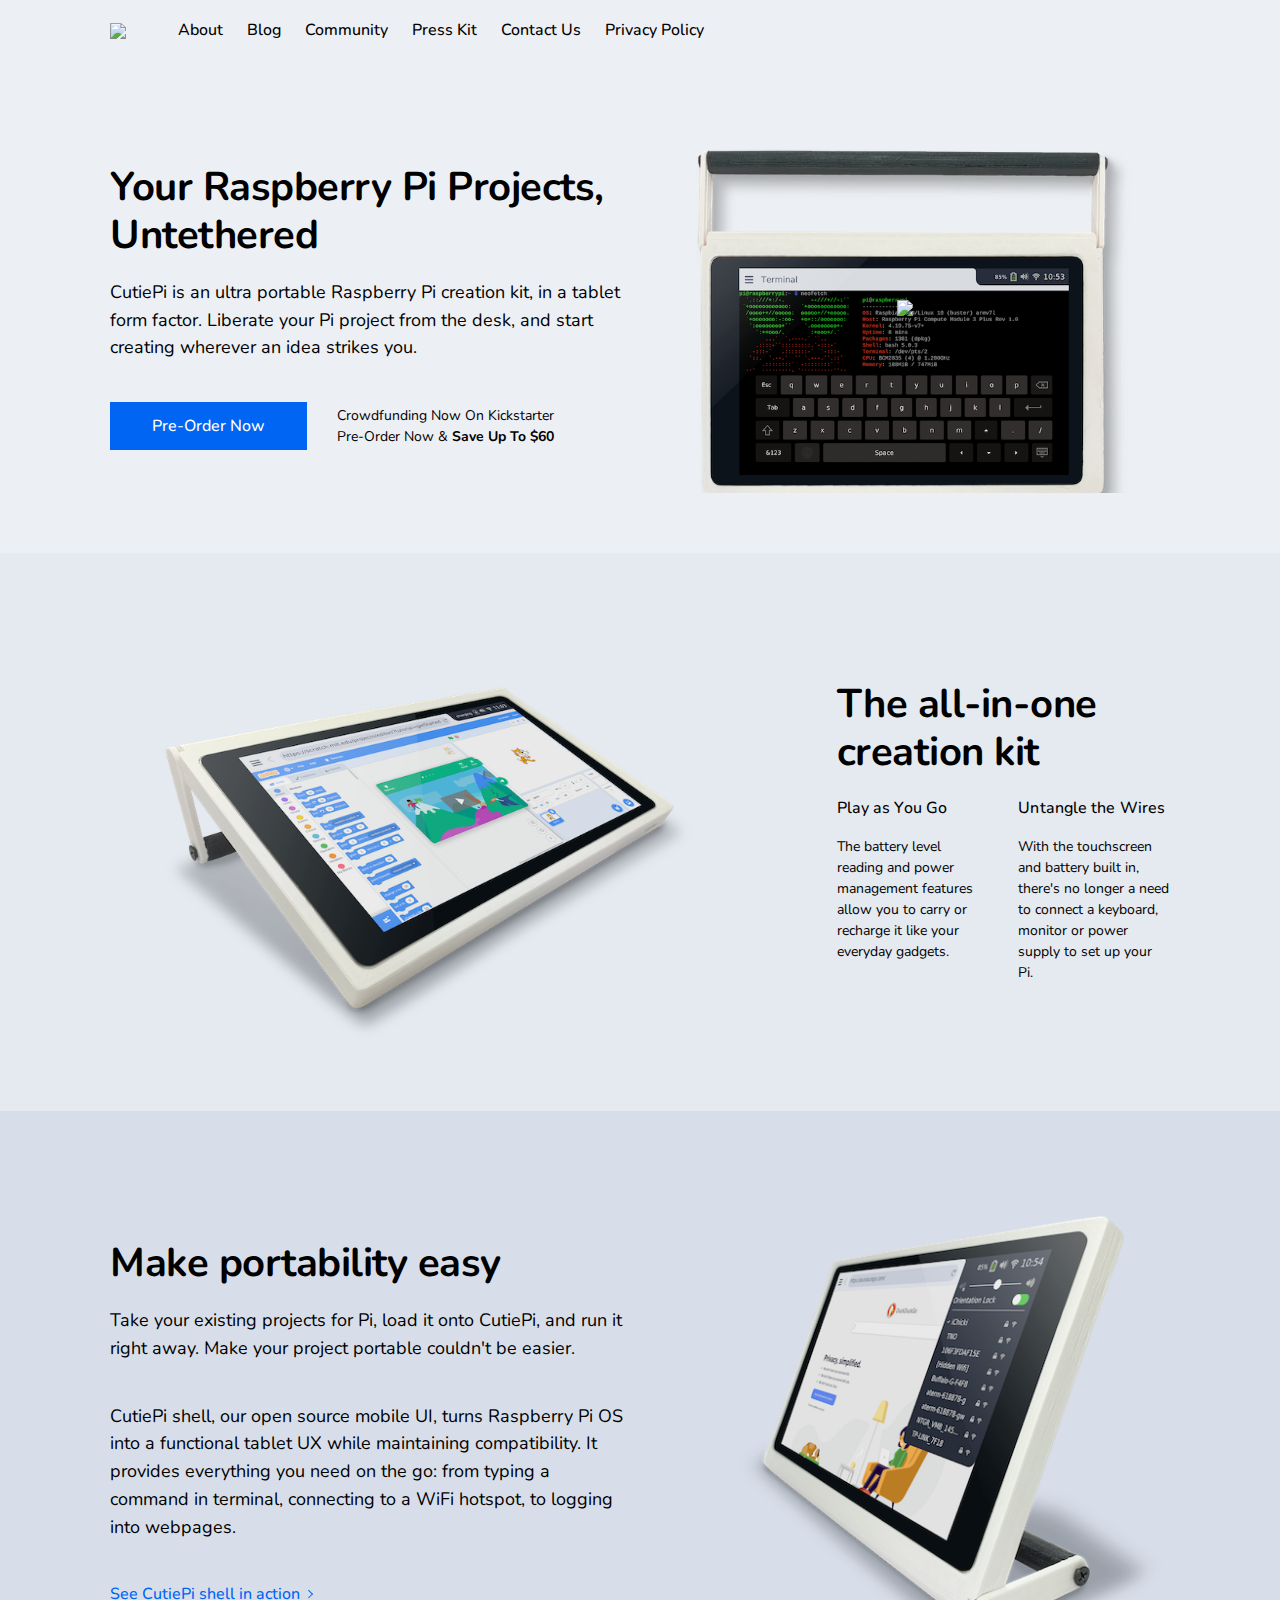
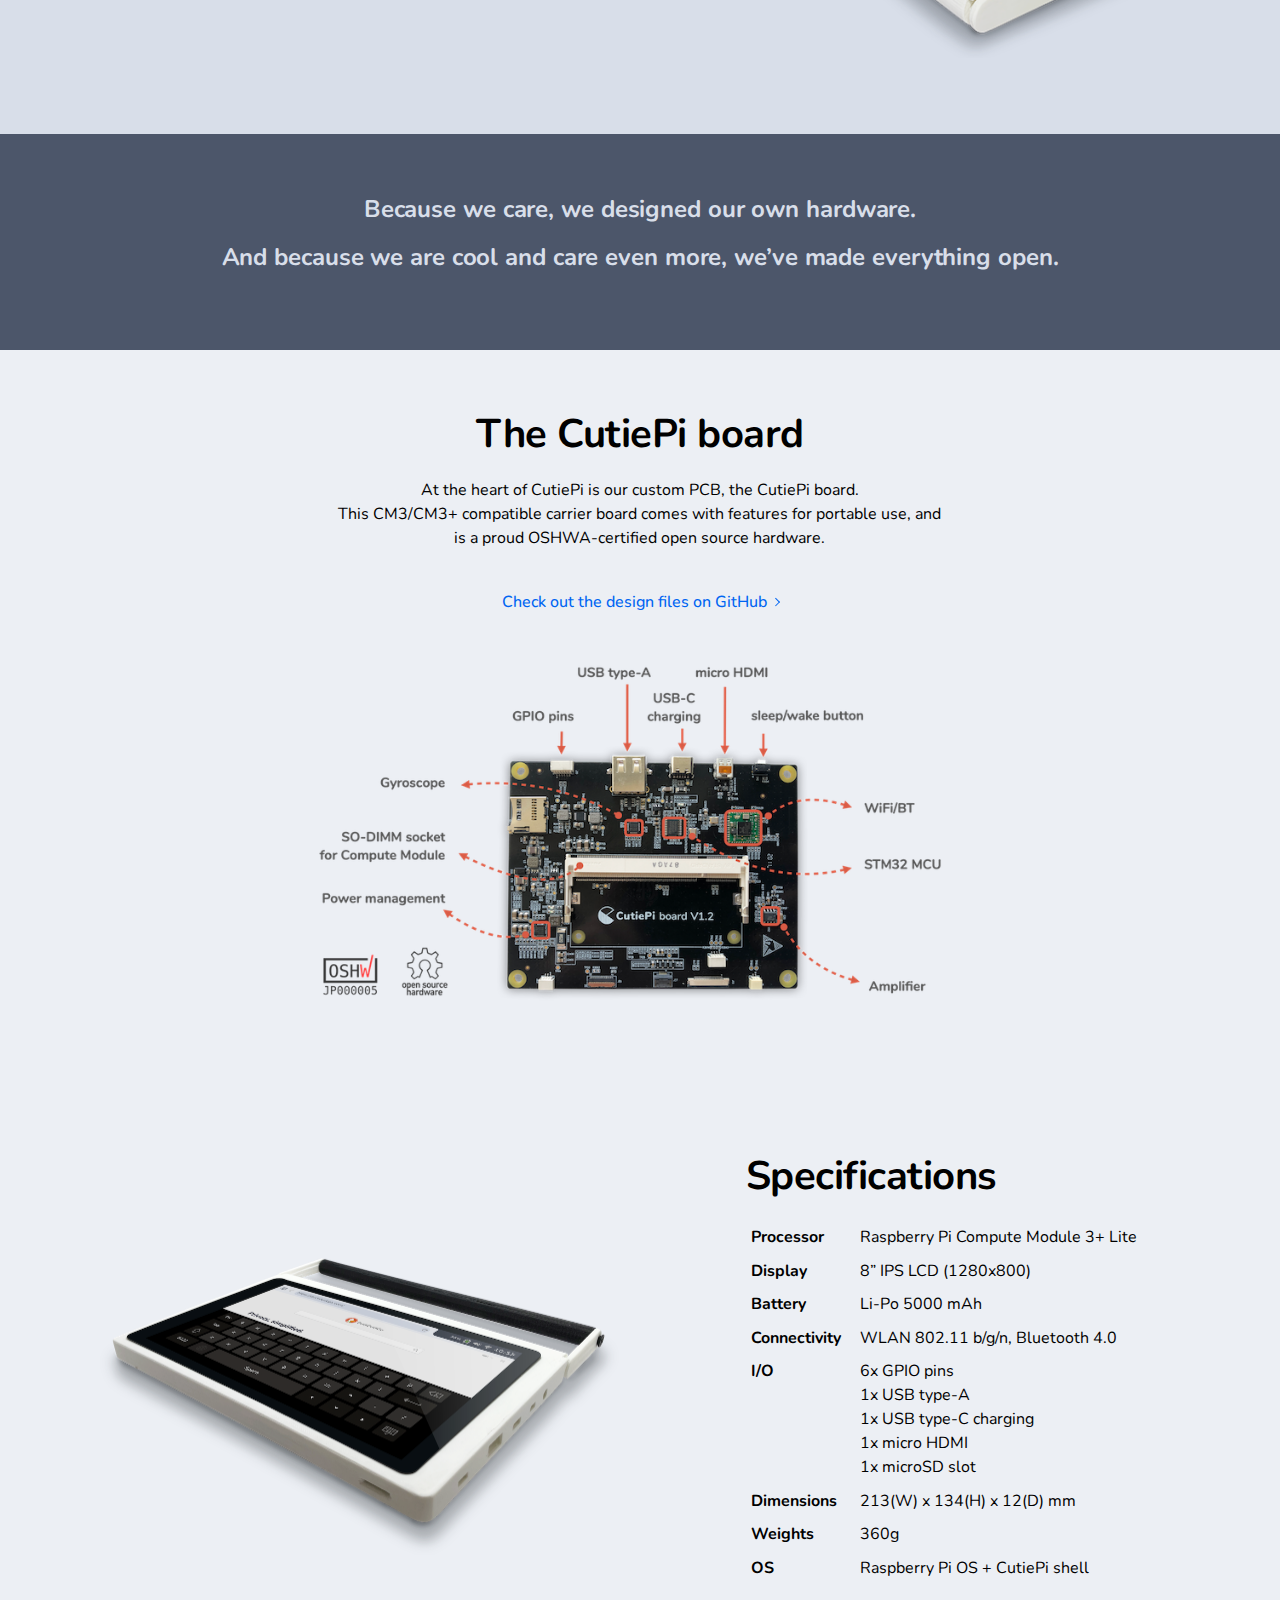
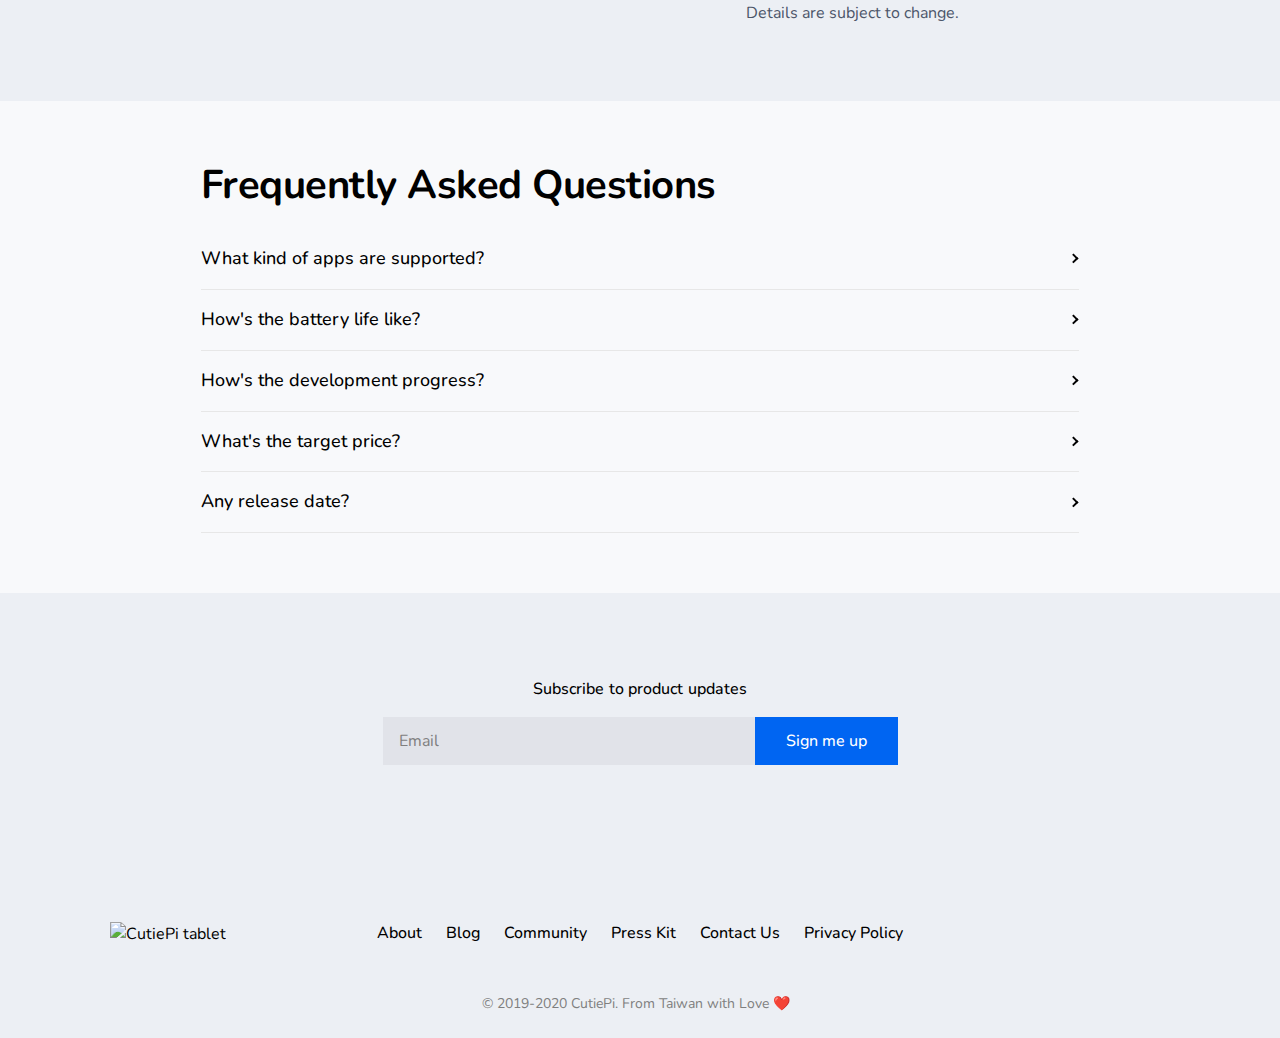
==== index.html @ 304a9dfc "Update index.html" ====
<!DOCTYPE html>
<html lang="en">

<head>
  <title>CutiePi tablet - Your Raspberry Pi Projects, Untethered</title>
  <meta charset="UTF-8" />
  <meta name="viewport" content="width=device-width, initial-scale=1.0" />
  <meta http-equiv="X-UA-Compatible" content="ie=edge" />

  <meta property="og:title" content="CutiePi tablet - Your Pi Projects, Untethered">
  <meta property="og:site_name" content="CutiePi tablet">
  <meta property="og:url" content="https://cutiepi.io">
  <meta property="og:description" content="Liberate your Raspberry Pi project from the desk, and start creating wherever the idea strikes.">
  <meta property="og:type" content="product">
  <meta property="og:image" content="https://cutiepi.io/assets/pictures/cutiepi-og-image.jpg">

  <link rel="stylesheet" href="css/main.css" />
  <script src="https://code.jquery.com/jquery-3.3.1.min.js" integrity="sha256-FgpCb/KJQlLNfOu91ta32o/NMZxltwRo8QtmkMRdAu8=" crossorigin="anonymous"></script>
  <script src="js/bootstrap.bundle.min.js"></script>
  <link rel="shortcut icon" type="image/x-icon" href="favicon.ico">
  <link rel="apple-touch-icon" sizes="57x57" href="favicon/apple-icon-57x57.png">
  <link rel="apple-touch-icon" sizes="60x60" href="favicon/apple-icon-60x60.png">
  <link rel="apple-touch-icon" sizes="72x72" href="favicon/apple-icon-72x72.png">
  <link rel="apple-touch-icon" sizes="76x76" href="favicon/apple-icon-76x76.png">
  <link rel="apple-touch-icon" sizes="114x114" href="favicon/apple-icon-114x114.png">
  <link rel="apple-touch-icon" sizes="120x120" href="favicon/apple-icon-120x120.png">
  <link rel="apple-touch-icon" sizes="144x144" href="favicon/apple-icon-144x144.png">
  <link rel="apple-touch-icon" sizes="152x152" href="favicon/apple-icon-152x152.png">
  <link rel="apple-touch-icon" sizes="180x180" href="favicon/apple-icon-180x180.png">
  <link rel="icon" type="image/png" sizes="192x192"  href="favicon/android-icon-192x192.png">
  <link rel="icon" type="image/png" sizes="32x32" href="favicon/favicon-32x32.png">
  <link rel="icon" type="image/png" sizes="96x96" href="favicon/favicon-96x96.png">
  <link rel="icon" type="image/png" sizes="16x16" href="favicon/favicon-16x16.png">
  <link rel="manifest" href="favicon/manifest.json">
  <meta name="msapplication-TileColor" content="#ffffff">
  <meta name="msapplication-TileImage" content="favicon/ms-icon-144x144.png">
  <meta name="theme-color" content="#ffffff">
  <script src="js/dom-i18n.min.js"></script>

  <!-- Global site tag (gtag.js) - Google Analytics -->
<script async src="https://www.googletagmanager.com/gtag/js?id=UA-2040009-6"></script>
<script>
  window.dataLayer = window.dataLayer || [];
  function gtag(){dataLayer.push(arguments);}
  gtag('js', new Date());

  gtag('config', 'UA-2040009-6');
</script>
<link href="https://fonts.googleapis.com/css?family=Noto+Sans+TC:400,700&display=swap" rel="stylesheet">
</head>

<body>
<div style="background-color: #ECEFF4">
    <div class="container h-100">
  <!--menu-1-->
  <div class="navbar navbar-expand-lg"><a class="navbar-toggler mr-1" href="" data-id="headers-1-sidebar-toggle"><img src="./assets/glyphs/burger.svg" /></a>
    <div class="mr-4"><a href="index.html"><img src="assets/pictures/logo.png" width="250" /></a></div>
    <div class="collapse navbar-collapse weight-500">
      <div class="navbar-nav">
        <div class="nav-item"><a class="nav-link text-dark" href="about.html">About</a></div>
        <div class="nav-item"><a class="nav-link text-dark" href="https://medium.com/cutiepi">Blog</a></div>
        <div class="nav-item"><a class="nav-link text-dark" href="https://t.me/cutiepi_io">Community</a></div>
        <div class="nav-item"><a class="nav-link text-dark" href="assets/CutiePi-MediaKit.zip">Press Kit</a></div>
        <div class="nav-item"><a class="nav-link text-dark" href="mailto:hello@cutiepi.io">Contact Us</a></div>
        <div class="nav-item"><a class="nav-link text-dark" href="privacy.html">Privacy Policy</a></div>
      </div>
    </div>
  </div>
  <div class="navbar-side" id="headers-1-sidebar" data-id="headers-1-sidebar-close">
    <div class="navbar-side-content d-flex flex-column justify-content-between">
      <div class="weight-700"><a class="navbar-side-close mb-4" href="" data-id="headers-1-sidebar-close"><img src="./assets/glyphs/close.svg" width="32" /></a>
        <div class="navbar-nav">
          <div class="nav-item"><a class="nav-link text-dark" href="index.html">Home</a></div>
          <div class="nav-item"><a class="nav-link text-dark" href="about.html">About</a></div>
          <div class="nav-item"><a class="nav-link text-dark" href="https://medium.com/cutiepi">Blog</a></div>
          <div class="nav-item"><a class="nav-link text-dark" href="https://t.me/cutiepi_io">Community</a></div>
          <div class="nav-item"><a class="nav-link text-dark" href="assets/CutiePi-MediaKit.zip">Press Kit</a></div>
          <div class="nav-item"><a class="nav-link text-dark" href="mailto:hello@cutiepi.io">Contact Us</a></div>
          <div class="nav-item"><a class="nav-link text-dark" href="privacy.html">Privacy Policy</a></div>
        </div>
      </div>
      <div>
        <p class="small mb-0"><span class="d-block d-xl-inline text-muted mb-1 mb-xl-0 mr-2">&copy; 2019-2020 CutiePi. From Taiwan with Love ❤️</span></p>
      </div>
    </div>
    <div class="navbar-side-content weight-700"><a class="navbar-side-close mb-4" href="" data-id="headers-2-sidebar-close"><img src="./assets/glyphs/close.svg" width="32" /></a></div>
  </div>
</div> 

  <script>
    $(function() {
      $('[data-id=headers-1-sidebar-toggle]').click(function(e) {
        e.preventDefault();
        $('#headers-1-sidebar').toggleClass('show');
      });
      $('[data-id=headers-1-sidebar-close]').click(function(e) {
        $('#headers-1-sidebar').removeClass('show');
      });
    });
    $(document).ready(function() {
      var videoSrc;
      $('.video-btn').click(function() {
        videoSrc = $(this).data( "src" );
      });
      $('#myModal').on('shown.bs.modal', function (e) {
        $("#video").attr('src', videoSrc + "?autoplay=1&amp;modestbranding=1&amp;showinfo=0&cc_load_policy=1" ); 
      });
      $('#myModal').on('hide.bs.modal', function (e) {
        $("#video").attr('src', videoSrc); 
      });
    });
  </script>

  <!--right-2+3-->
<div class="container">

<div class="row justify-content-between align-items-center py-5">
  <div class="col-12 col-md-6 order-2 order-md-1">
    <h1 class="display-5">Your Raspberry Pi Projects, Untethered</h1>
    <p class="large mb-4">CutiePi is an ultra portable Raspberry Pi creation kit, in a tablet form factor. 
      Liberate your Pi project from the desk, and start creating wherever an idea strikes you.</p>

      <div class="row align-items-center">
        <div class="col-12 col-md-5 mb-2 mb-md-0"><a class="btn btn-block btn-lg btn-primary" href="https://www.kickstarter.com/projects/745629624/cutiepi-raspberry-pi-untethered">Pre-Order Now</a></div>
        <div class="col-12 col-md-6 text-center text-md-left">
          <div class="small ml-md-6">Crowdfunding Now On Kickstarter<br> Pre-Order Now & <strong>Save Up To $60</strong></div>
        </div>
      </div>
<!--
    <form action="https://cutiepi.us20.list-manage.com/subscribe/post?u=0ec01d22dc994adab8145ce58&amp;id=2ac7027416" method="post" id="mc-embedded-subscribe-form" name="mc-embedded-subscribe-form" target="_blank">
      <div class="input-group mb-2"><input class="form-control form-control-lg" name="EMAIL" id="mce-EMAIL" type="email" placeholder="Email" />
        <div class="input-group-append"><button class="btn btn-lg btn-primary" type="submit">Sign me up!</button></div>
      </div>
      <div id="mce-responses" class="clear">
        <div class="response" id="mce-error-response" style="display:none"></div>
        <div class="response" id="mce-success-response" style="display:none"></div>
      </div>
      <div style="position: absolute; left: -5000px;" aria-hidden="true"><input type="text" name="b_0ec01d22dc994adab8145ce58_2ac7027416" tabindex="-1" value=""></div>
      <p class="small ml-2">We will notify you when it’s ready</p>
    </form>
  -->
  </div>
  <div class="col-12 col-md-6 order-1 order-md-2 pl-md-0 mb-0 mb-md-0">
    <div class="images-ratio ratio-4-3 w-100 mb-0" style="background-image: url(./assets/pictures/cutiepi-heroshot.png); background-repeat: no-repeat; background-size: 100%;">
      <a class="transparent-invert-link video-btn" href="#"data-toggle="modal" data-src="https://www.youtube.com/embed/Ou64F_nNd10" data-target="#myModal">
        <img src="./assets/glyphs/play.svg" width="64" /></a>
    </div>
  </div>
</div>

  <div class="modal fade" id="myModal" tabindex="-1" role="dialog" aria-labelledby="exampleModalLabel" aria-hidden="true">
    <div class="modal-dialog" role="document">
      <div class="modal-content">
        <div class="modal-body">
        <button type="button" class="close" data-dismiss="modal" aria-label="Close">
            <span aria-hidden="true">&times;</span>
          </button>        
          <!-- 16:9 aspect ratio -->
          <div class="embed-responsive embed-responsive-16by9">
            <iframe class="embed-responsive-item" src="" id="video"  allowscriptaccess="always" allow="autoplay"></iframe>
          </div>
        </div>
      </div>
    </div>
  </div> 
  

</div>

  <!--grid-4 Features-->
<div style="background-color: #E5E9F0;">
<div class="container">
  <div class="row justify-content-between align-items-center py-5">
    <div class="col-12 col-md-7 pl-md-0 mb-4 mb-md-0"><img class="w-100" src="./assets/pictures/cutiepi-software.png" /></div>
    <div class="col-12 col-md-4">
      <h1 class="display-5">The all-in-one creation kit</h1>

      <div class="row">
        <div class="col-6">
          <h4>Play as You Go</h4>
          <div class="small">The battery level reading and power management features allow you to carry or recharge it like your everyday gadgets.</div>
        </div>

        <div class="col-6">
          <h4>Untangle the Wires</h4>
          <div class="small">With the touchscreen and battery built in, there's no longer a need to connect a keyboard, monitor or power supply to set up your Pi.</div>
        </div>
      </div>

    </div>
  </div>

</div>
</div>

  <!--center-6 Parallex-->
<div style="background-color: #D8DEE9">
  <div class="container">

    <div class="row justify-content-between align-items-center py-5">
      <div class="col-12 col-md-6 order-2 order-md-1">
        <h1 class="display-5">Make portability easy</h1>
        <p class="large mb-4">Take your existing projects for Pi, load it onto CutiePi, and run it right away. Make your project portable couldn't be easier.</p>
        <p class="large mb-4">CutiePi shell, our open source mobile UI, turns Raspberry Pi OS into a functional tablet UX while maintaining compatibility. It provides everything you need on the go: from typing a command in terminal, connecting to a WiFi hotspot, to logging into webpages.</p>

        <a class="action-link" href="https://www.youtube.com/watch?v=ivkR3tvci1Q"><span>See CutiePi shell in action</span></a>
     </div>
      <div class="col-12 col-md-5 order-1 order-md-2 pl-md-0 mb-4 mb-md-0"><img class="w-100" src="./assets/pictures/cutiepi-stand.png" /></div>
    </div>


  </div>
</div>

<div style="background-color: #4C566A; color: #D8DEE9;">
  <div class="container">
    <div class="row justify-content-center text-center py-5">
      <div class="col-12 col-md-8 col-lg-10">
        <h2>Because we care, we designed our own hardware.</h2>
        <h2>And because we are cool and care even more, we’ve made everything open.</h2>
      </div>
    </div>
  </div>
</div>

  <!--left-7 UI -->
<div class="container">

  <div class="row justify-content-center text-center py-5">
    <div class="col-12 col-md-8 col-lg-7">
    <h1>The CutiePi board</h1>
    <p class="mb-4">At the heart of CutiePi is our custom PCB, the CutiePi board. <br>
      This CM3/CM3+ compatible carrier board comes with features for portable use, and is a proud OSHWA-certified open source hardware.</p>
    <a class="action-link" href="https://github.com/cutiepi-io/cutiepi-board"><span>Check out the design files on GitHub</span></a>
    </div>
    <img class="w-100 h-100" src="assets/pictures/board-detail.png" />
  </div>

</div>

  <!--right-10 Spec-->
<div class="container">
  <div class="row justify-content-between align-items-center py-5">
      <div class="col-12 col-md-6 pl-md-0 mb-4 mb-md-0"><img class="w-100" src="assets/pictures/cutiepi-spec.png" /></div>
      <div class="col-12 col-md-5">
        <h1 class="display-5">Specifications</h1>

        <table class="table table-borderless table-sm">
          <tbody>
            <tr><th scope="row">Processor</th><td>Raspberry Pi Compute Module 3+ Lite</td></tr>
            <tr><th scope="row">Display</th><td>8” IPS LCD (1280x800)</td></tr>
            <tr><th scope="row">Battery</th><td>Li-Po 5000 mAh</td></tr>
            <tr><th scope="row">Connectivity</th><td>WLAN 802.11 b/g/n, Bluetooth 4.0</td></tr>
            <tr><th scope="row">I/O</th><td>6x GPIO pins<br> 1x USB type-A<br> 1x USB type-C charging<br>1x micro HDMI<br>1x microSD slot</td></tr>
            <tr><th scope="row">Dimensions</th><td>213(W) x 134(H) x 12(D) mm</td></tr>
            <tr><th scope="row">Weights</th><td>360g</td></tr>
            <tr><th scope="row">OS</th><td>Raspberry Pi OS + CutiePi shell</td></tr>
          </tbody>
        </table>

        <p style="color: #4C566A;">Details are subject to change.</p>

      </div>
  </div>
</div>

  <!--texts-16 FAQ -->
<div style="background-color: rgb(248, 249, 251);">
<div class="container">
  <div class="row justify-content-center py-5">
      <div class="col-12 col-md-10 col-lg-10" id="accordion">
        <h1 class="mb-10">Frequently Asked Questions</h1>
        <div class="border-bottom py-2">
          <h3 class="mb-0"><a id="headingOne" class="text-dark caret-right" href="#" role="button" data-toggle="collapse" data-target="#collapseOne" aria-expanded="false" aria-controls="collapseOne" >What kind of apps are supported?</a></h3>
        </div>
        <div id="collapseOne" class="collapse" aria-labelledby="headingOne" data-parent="#accordion">
          <div class="card-body" >
            Other than <a href="https://github.com/cutiepi-io/cutiepi-shell">built-in apps and UI</a> designed for the touch screen, we plan to support Raspberry Pi OS desktop and apps <a href="https://github.com/cutiepi-io/cutiepi-shell/tree/wayland">via XWayland</a>. 
          </div>
        </div>
        <div class="border-bottom py-2">
          <h3 class="mb-0"><a id="headingTwo" class="text-dark caret-right" href="#" role="button" data-toggle="collapse" data-target="#collapseTwo" aria-expanded="false" aria-controls="collapseTwo" >How's the battery life like?</a></h3>
        </div>
        <div id="collapseTwo" class="collapse" aria-labelledby="headingTwo" data-parent="#accordion">
          <div class="card-body" >
            Initial test shows that with a 5000mAh battery, 50% display brightness, and WiFi connection, we have reached about 5 hours of stand-by time. 
          </div>
        </div>
        <div class="border-bottom py-2">
          <h3 class="mb-0"><a id="headingTwo" class="text-dark caret-right" href="#" role="button" data-toggle="collapse" data-target="#collapseThree" aria-expanded="false" aria-controls="collapseThree" >How's the development progress?</a></h3>
        </div>
        <div id="collapseThree" class="collapse" aria-labelledby="headingThree" data-parent="#accordion">
            <div class="card-body" >
              We have finished most of hardware enablements and driver verifications for DVT (CutiePi board V1.2), as well as enclosure design. 
            </div>
          </div>
        <div class="border-bottom py-2">
          <h3 class="mb-0"><a id="headingFour" class="text-dark caret-right" href="#" role="button" data-toggle="collapse" data-target="#collapseFour" aria-expanded="false" aria-controls="collapseFour" >What's the target price?</a></h3>
        </div>
        <div id="collapseFour" class="collapse" aria-labelledby="headingFour" data-parent="#accordion">
            <div class="card-body" >
              It's starting from $169, with a suggested retail price $229. 
            </div>
          </div>
        <div class="border-bottom py-2">
          <h3 class="mb-0"><a id="headingSix" class="text-dark caret-right" href="#" role="button" data-toggle="collapse" data-target="#collapseSix" aria-expanded="false" aria-controls="collapseFive" >Any release date?</a></h3>
        </div>
        <div id="collapseSix" class="collapse" aria-labelledby="headingSix" data-parent="#accordion">
            <div class="card-body" >
              We are live now on <a href="https://www.kickstarter.com/projects/745629624/cutiepi-raspberry-pi-untethered">Kickstarter</a>.
            </div>
          </div>
      </div>
  </div>
</div>
</div>
  <!--center-5 call-to-action -->
  
<div class="container">
  <div class="py-5">
      <div class="row justify-content-center text-center pt-3">
        <div class="col-12 col-md-8">
          <h4>Subscribe to product updates</h4>
        </div>
      </div>
      <div class="row justify-content-center text-center pb-3">
        <div class="col-12 col-md-8 col-lg-6">
          <form class="input-group mb-3" action="https://cutiepi.us20.list-manage.com/subscribe/post?u=0ec01d22dc994adab8145ce58&amp;id=2ac7027416" method="post" id="mc-embedded-subscribe-form" name="mc-embedded-subscribe-form" target="_blank">
            <input class="form-control form-control-lg" name="EMAIL" id="mce-EMAIL-footer" placeholder="Email" />
            <div class="input-group-append"><button class="btn btn-primary btn-lg btn-block" type="submit">Sign me up</button></div>
            <div id="mce-responses" class="clear">
                <div class="response" id="mce-error-response" style="display:none"></div>
                <div class="response" id="mce-success-response" style="display:none"></div>
            </div>
            <div style="position: absolute; left: -5000px;" aria-hidden="true"><input type="text" name="b_0ec01d22dc994adab8145ce58_2ac7027416" tabindex="-1" value=""></div>
          </form>
        </div>
      </div>

  </div>
</div>

  <!--footers-2-->
<div class="container">

  <div class="row align-items-center py-4">
    <div class="col-12 col-lg-2 text-center text-lg-left"><img src="assets/pictures/logo.png" width="220" alt="CutiePi tablet" /></div>
    <div class="col-12 col-lg-8 navbar-expand text-center weight-500">
      <div class="navbar-nav d-block d-lg-flex justify-content-center">
          <div class="nav-item"><a class="nav-link text-dark" href="about.html">About</a></div>
          <div class="nav-item"><a class="nav-link text-dark" href="https://medium.com/cutiepi">Blog</a></div>
          <div class="nav-item"><a class="nav-link text-dark" href="https://t.me/cutiepi_io">Community</a></div>
          <div class="nav-item"><a class="nav-link text-dark" href="assets/CutiePi-MediaKit.zip">Press Kit</a></div>
          <div class="nav-item"><a class="nav-link text-dark" href="mailto:hello@cutiepi.io">Contact Us</a></div>   
          <div class="nav-item"><a class="nav-link text-dark" href="privacy.html">Privacy Policy</a></div> 
      </div>
    </div>
  </div>
  <div class="row pb-3">
    <div class="col-12 text-center small"><span class="text-muted mr-1">&copy; 2019-2020 CutiePi. From Taiwan with Love ❤️</span></div>
  </div>

</div>

</body>
</html>
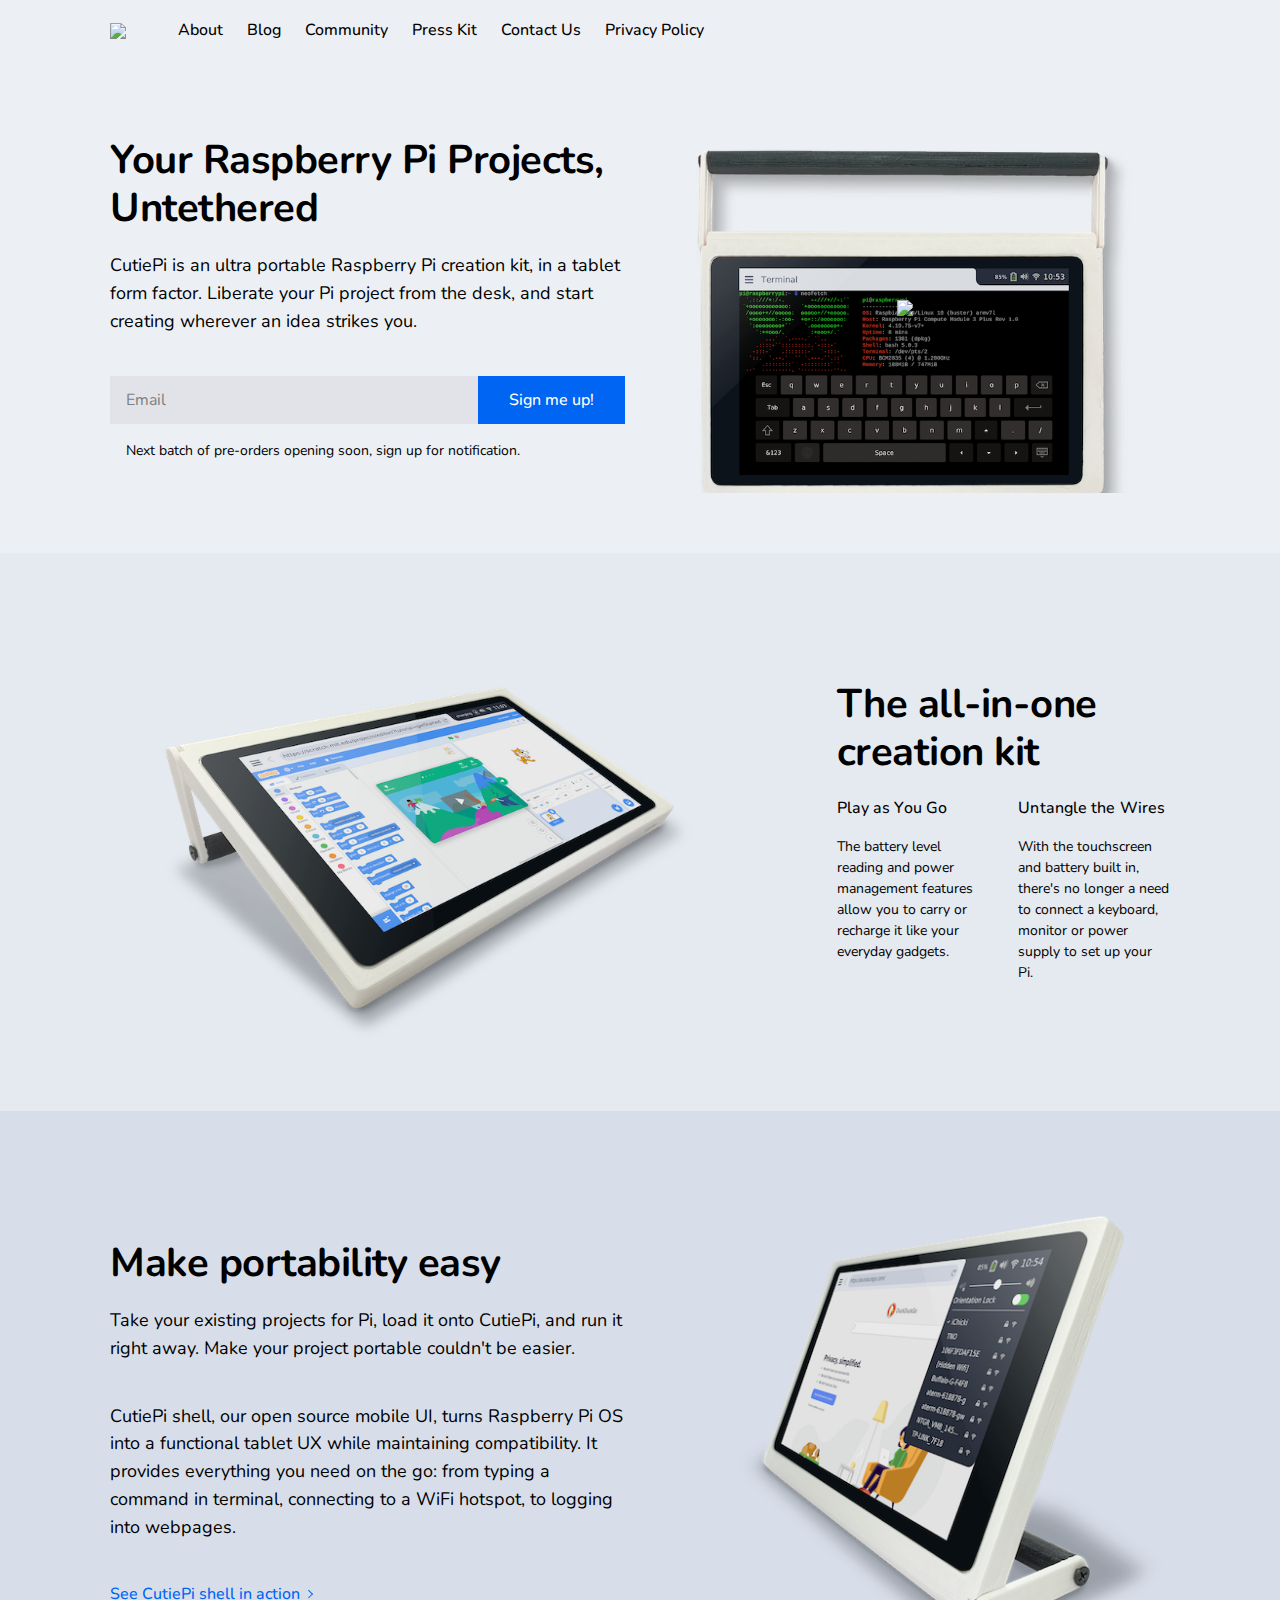
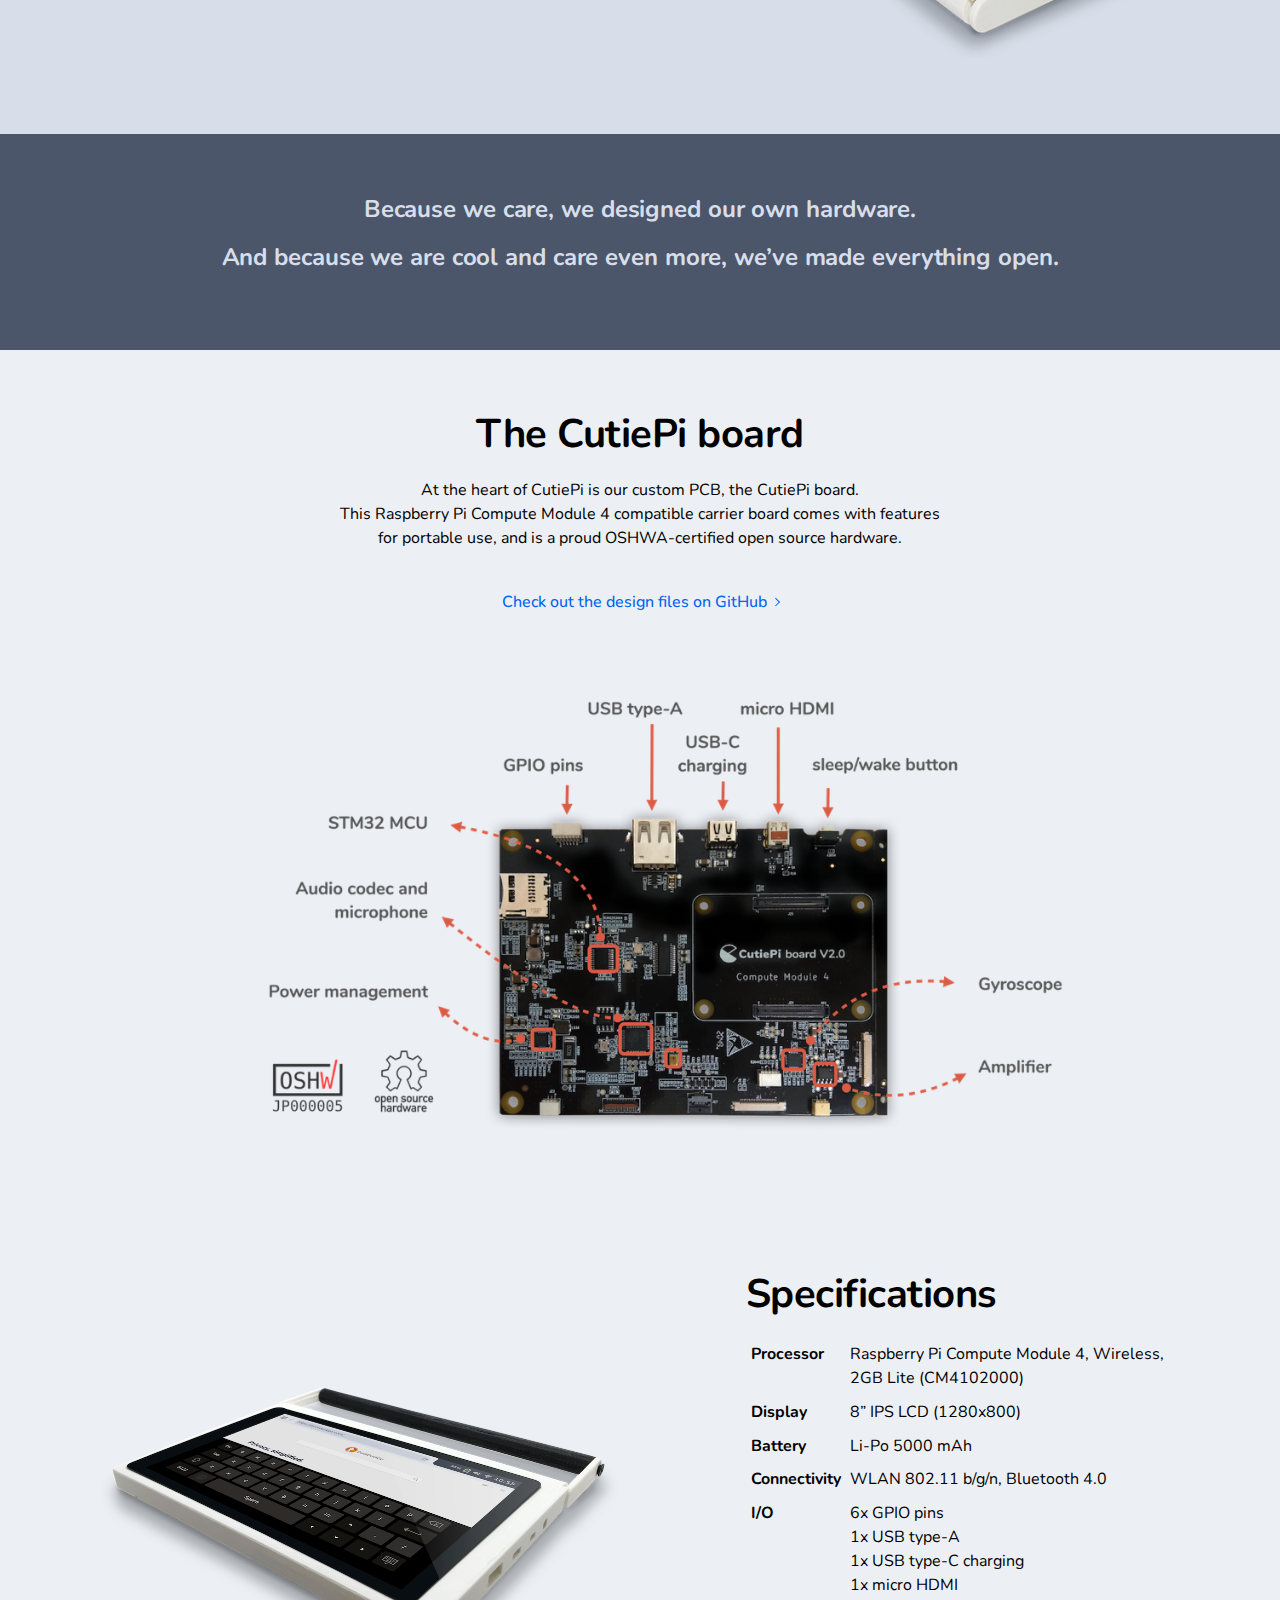
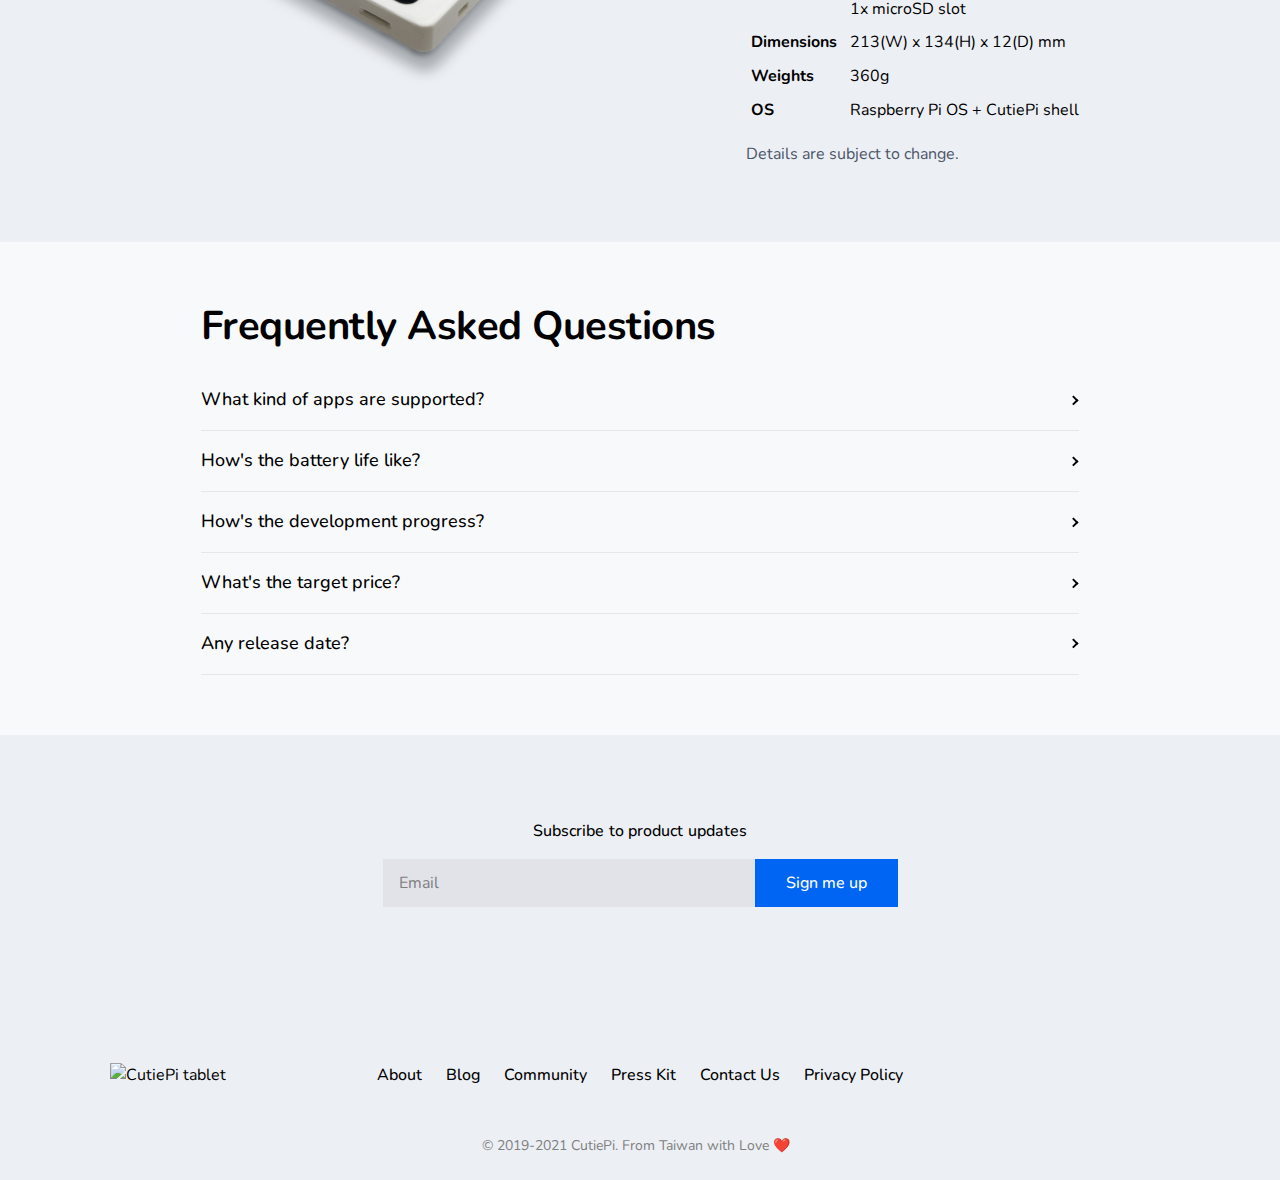
==== commit 278ce832: "Update landing page to CM4 spec" ====
--- a/index.html
+++ b/index.html
@@ -120,13 +120,15 @@
     <p class="large mb-4">CutiePi is an ultra portable Raspberry Pi creation kit, in a tablet form factor. 
       Liberate your Pi project from the desk, and start creating wherever an idea strikes you.</p>
 
+<!--
       <div class="row align-items-center">
         <div class="col-12 col-md-5 mb-2 mb-md-0"><a class="btn btn-block btn-lg btn-primary" href="https://www.kickstarter.com/projects/745629624/cutiepi-raspberry-pi-untethered">Pre-Order Now</a></div>
         <div class="col-12 col-md-6 text-center text-md-left">
           <div class="small ml-md-6">Crowdfunding Now On Kickstarter<br> Pre-Order Now & <strong>Save Up To $60</strong></div>
         </div>
       </div>
-<!--
+-->
+
     <form action="https://cutiepi.us20.list-manage.com/subscribe/post?u=0ec01d22dc994adab8145ce58&amp;id=2ac7027416" method="post" id="mc-embedded-subscribe-form" name="mc-embedded-subscribe-form" target="_blank">
       <div class="input-group mb-2"><input class="form-control form-control-lg" name="EMAIL" id="mce-EMAIL" type="email" placeholder="Email" />
         <div class="input-group-append"><button class="btn btn-lg btn-primary" type="submit">Sign me up!</button></div>
@@ -136,9 +138,9 @@
         <div class="response" id="mce-success-response" style="display:none"></div>
       </div>
       <div style="position: absolute; left: -5000px;" aria-hidden="true"><input type="text" name="b_0ec01d22dc994adab8145ce58_2ac7027416" tabindex="-1" value=""></div>
-      <p class="small ml-2">We will notify you when it’s ready</p>
+      <p class="small ml-2">Next batch of pre-orders opening soon, sign up for notification.</p>
     </form>
-  -->
+
   </div>
   <div class="col-12 col-md-6 order-1 order-md-2 pl-md-0 mb-0 mb-md-0">
     <div class="images-ratio ratio-4-3 w-100 mb-0" style="background-image: url(./assets/pictures/cutiepi-heroshot.png); background-repeat: no-repeat; background-size: 100%;">
@@ -230,7 +232,7 @@
     <div class="col-12 col-md-8 col-lg-7">
     <h1>The CutiePi board</h1>
     <p class="mb-4">At the heart of CutiePi is our custom PCB, the CutiePi board. <br>
-      This CM3/CM3+ compatible carrier board comes with features for portable use, and is a proud OSHWA-certified open source hardware.</p>
+      This Raspberry Pi Compute Module 4 compatible carrier board comes with features for portable use, and is a proud OSHWA-certified open source hardware.</p>
     <a class="action-link" href="https://github.com/cutiepi-io/cutiepi-board"><span>Check out the design files on GitHub</span></a>
     </div>
     <img class="w-100 h-100" src="assets/pictures/board-detail.png" />
@@ -247,7 +249,7 @@
 
         <table class="table table-borderless table-sm">
           <tbody>
-            <tr><th scope="row">Processor</th><td>Raspberry Pi Compute Module 3+ Lite</td></tr>
+            <tr><th scope="row">Processor</th><td>Raspberry Pi Compute Module 4, Wireless, 2GB Lite (CM4102000)</td></tr>
             <tr><th scope="row">Display</th><td>8” IPS LCD (1280x800)</td></tr>
             <tr><th scope="row">Battery</th><td>Li-Po 5000 mAh</td></tr>
             <tr><th scope="row">Connectivity</th><td>WLAN 802.11 b/g/n, Bluetooth 4.0</td></tr>
@@ -357,7 +359,7 @@
     </div>
   </div>
   <div class="row pb-3">
-    <div class="col-12 text-center small"><span class="text-muted mr-1">&copy; 2019-2020 CutiePi. From Taiwan with Love ❤️</span></div>
+    <div class="col-12 text-center small"><span class="text-muted mr-1">&copy; 2019-2021 CutiePi. From Taiwan with Love ❤️</span></div>
   </div>
 
 </div>
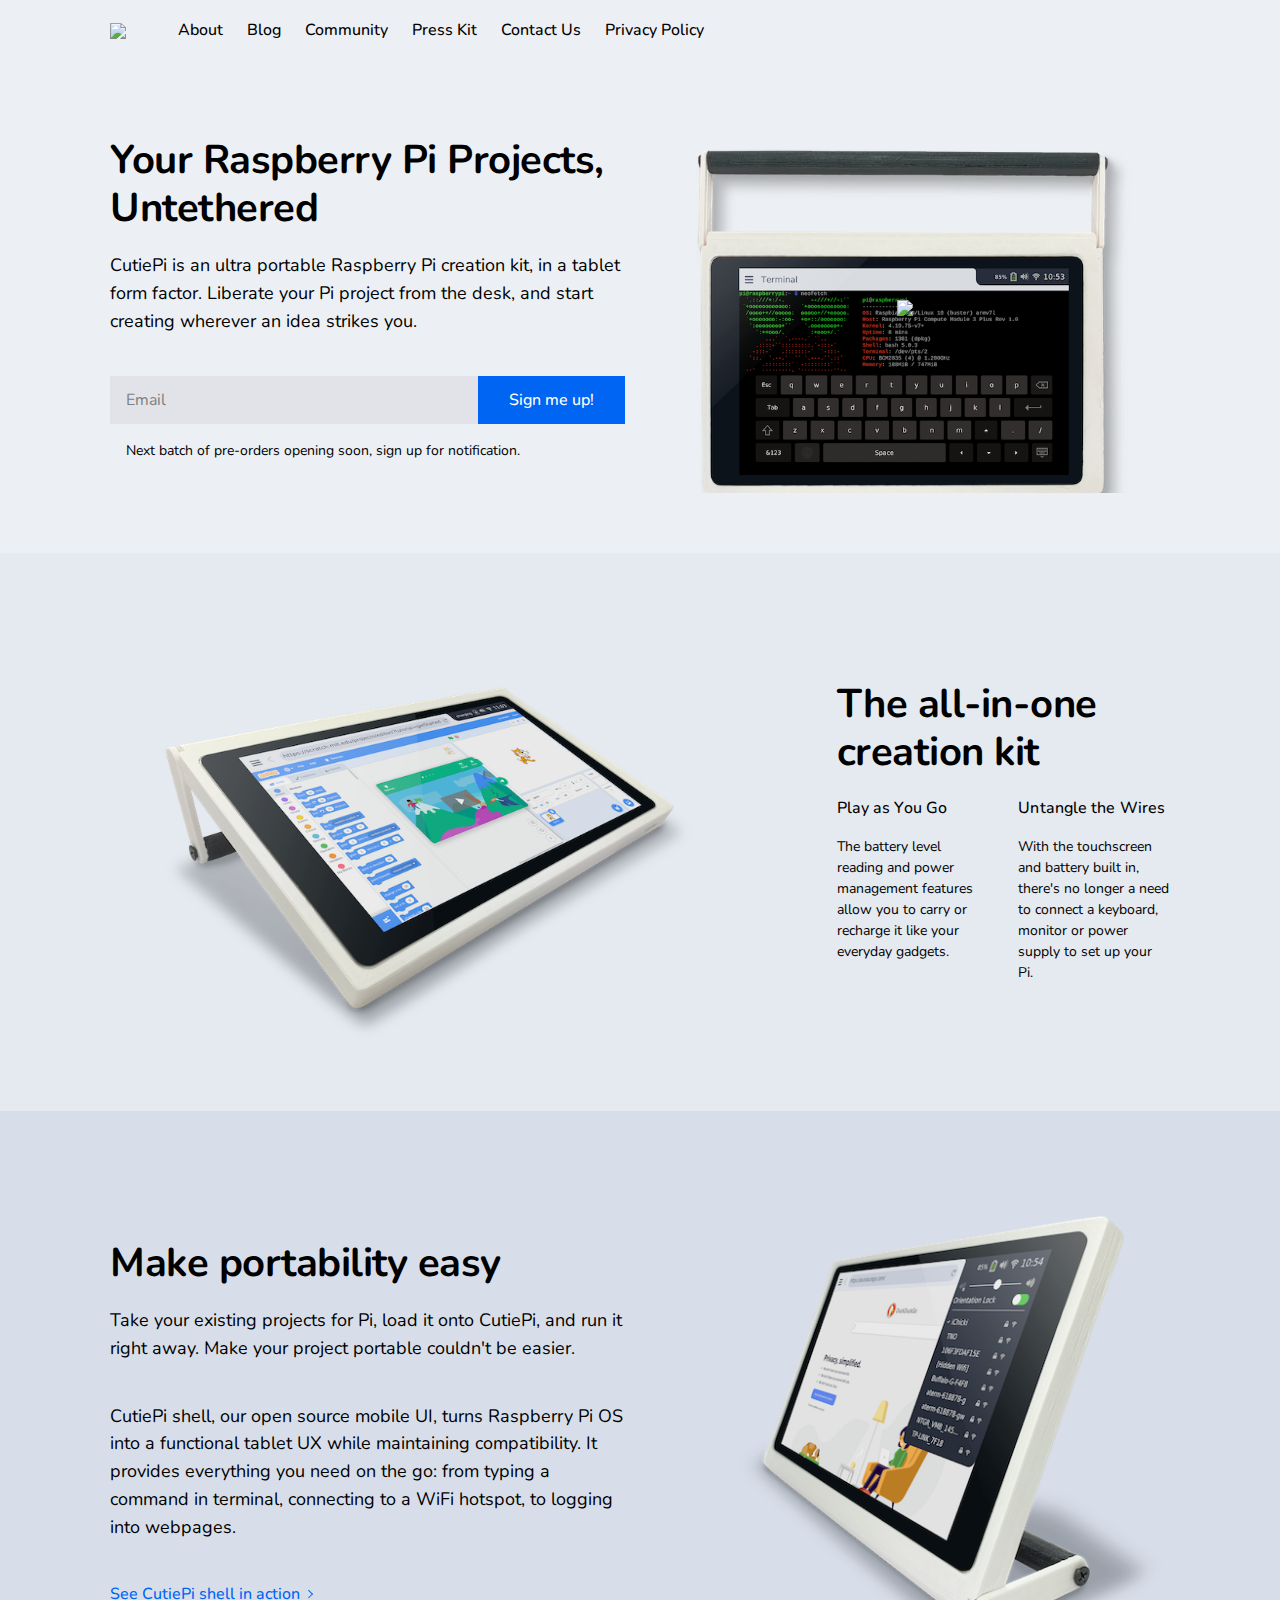
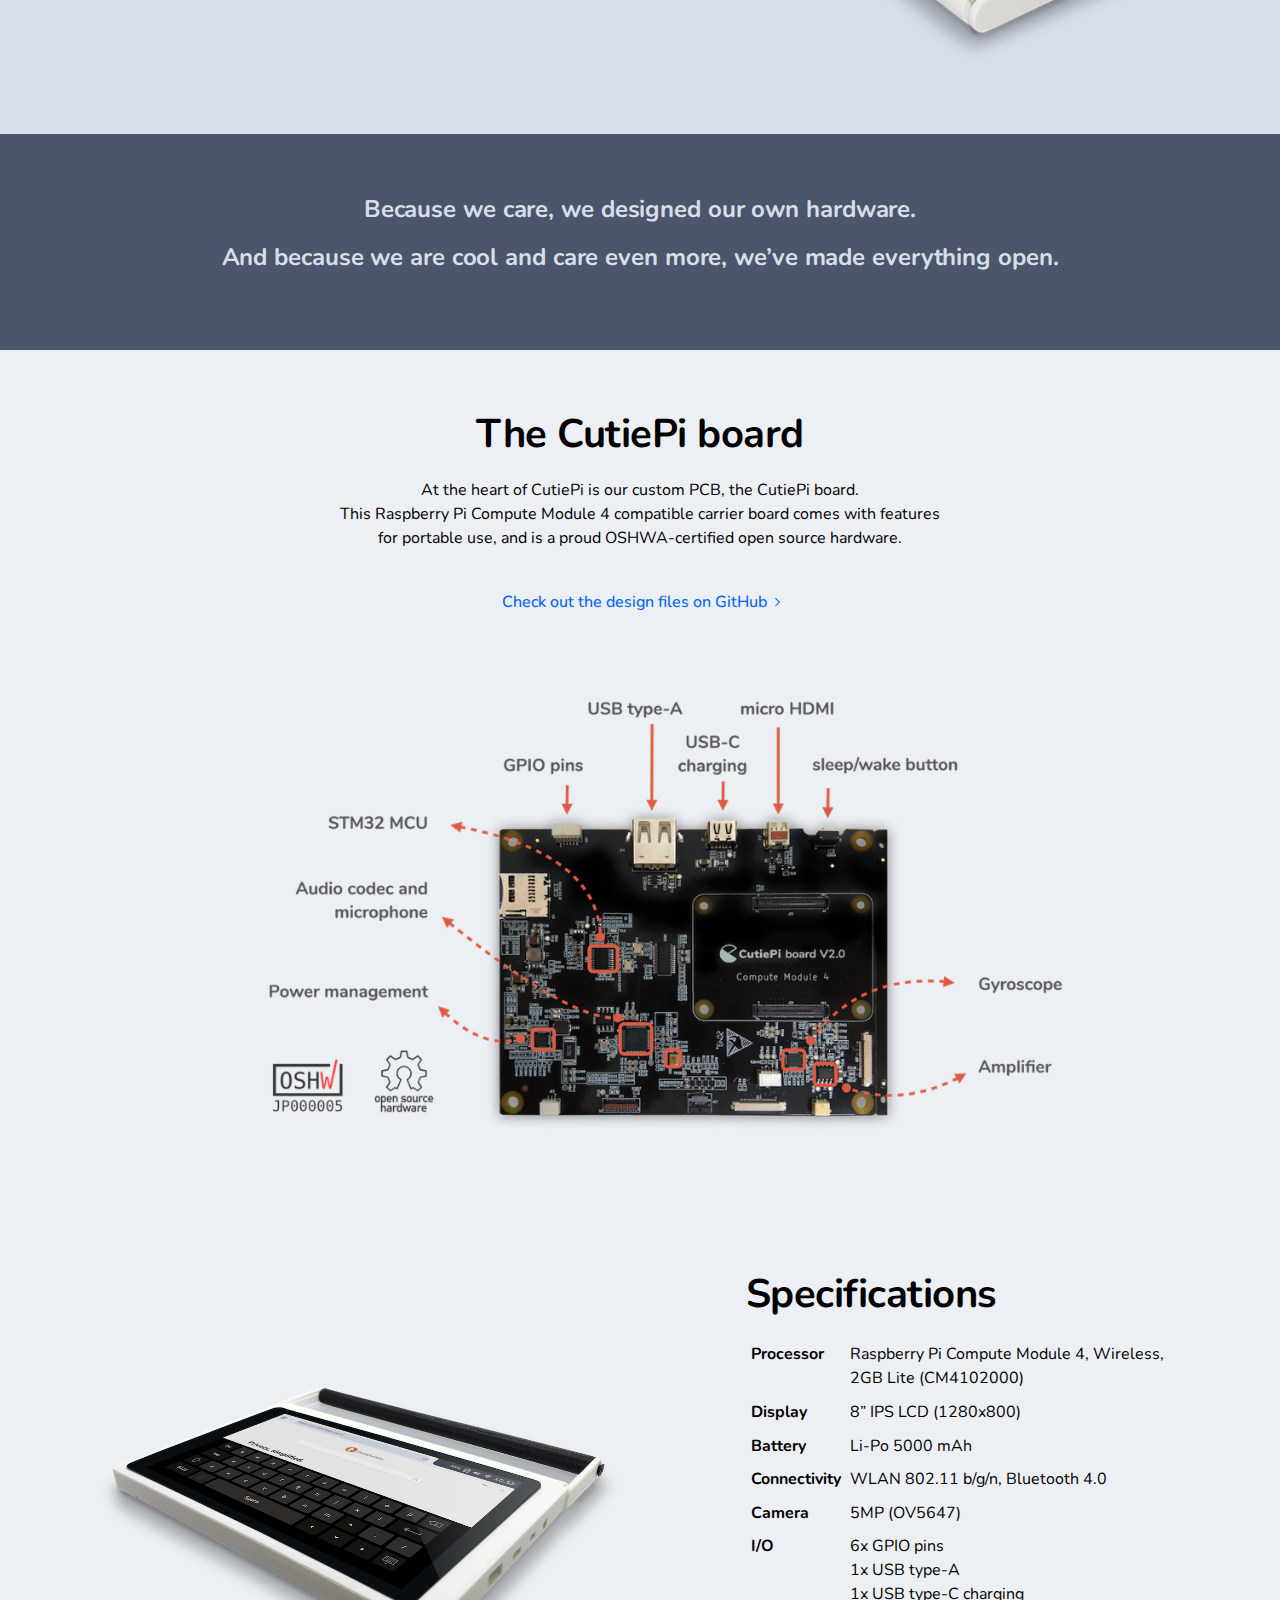
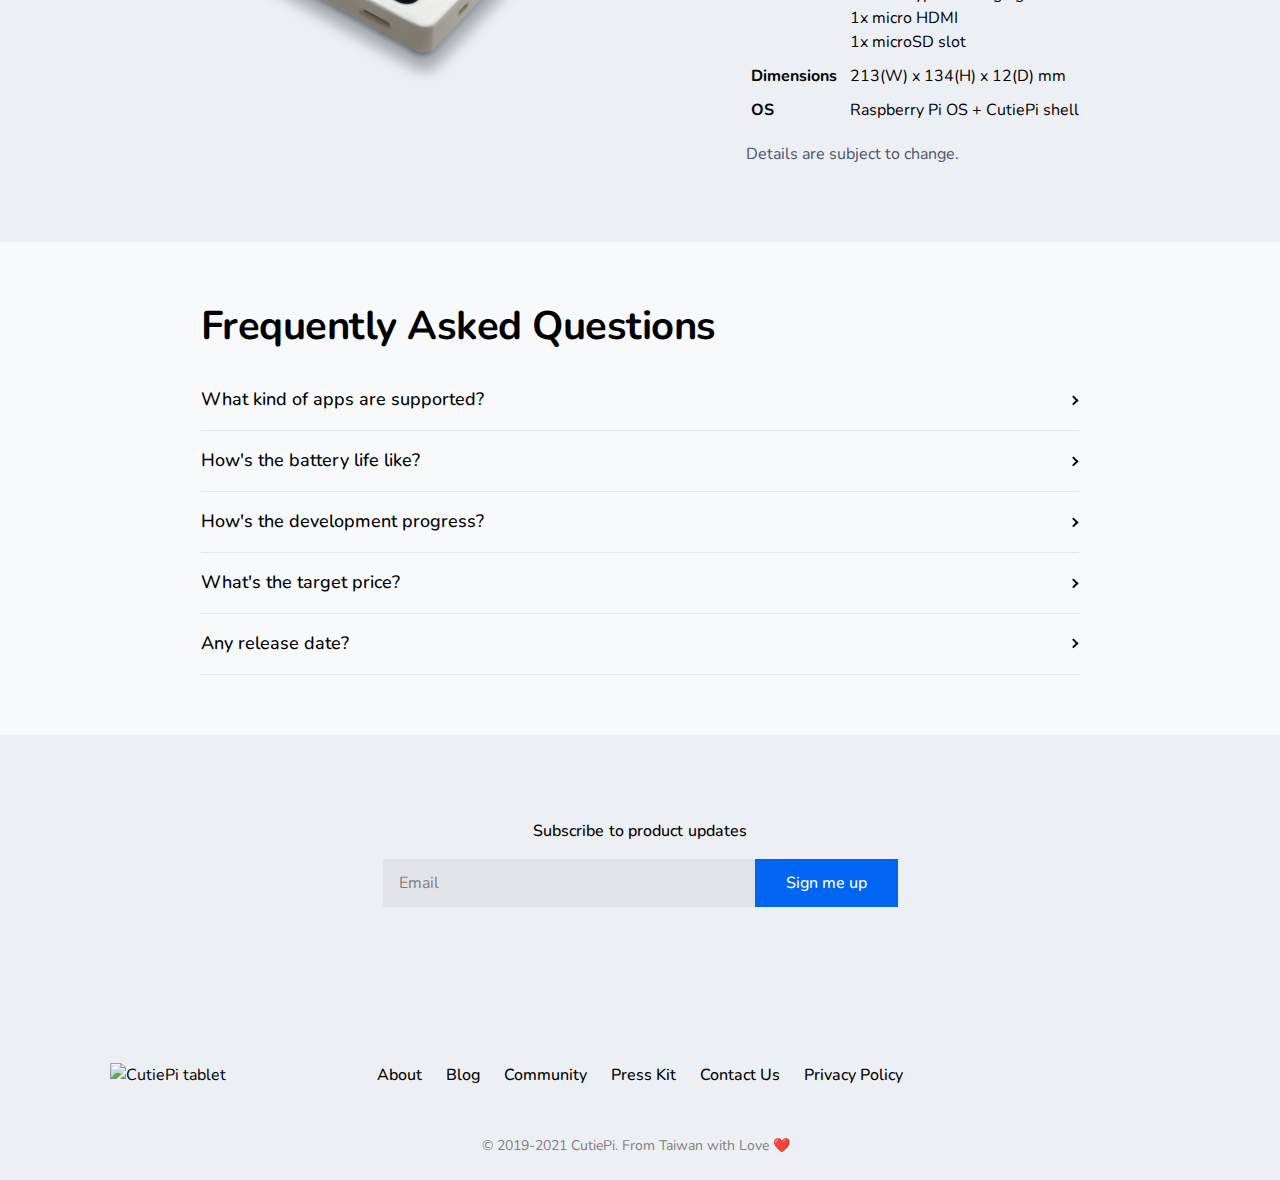
==== commit fe98ec04: "Update index.html" ====
--- a/index.html
+++ b/index.html
@@ -80,7 +80,7 @@
         </div>
       </div>
       <div>
-        <p class="small mb-0"><span class="d-block d-xl-inline text-muted mb-1 mb-xl-0 mr-2">&copy; 2019-2020 CutiePi. From Taiwan with Love ❤️</span></p>
+        <p class="small mb-0"><span class="d-block d-xl-inline text-muted mb-1 mb-xl-0 mr-2">&copy; 2019-2021 CutiePi. From Taiwan with Love ❤️</span></p>
       </div>
     </div>
     <div class="navbar-side-content weight-700"><a class="navbar-side-close mb-4" href="" data-id="headers-2-sidebar-close"><img src="./assets/glyphs/close.svg" width="32" /></a></div>
@@ -253,9 +253,9 @@
             <tr><th scope="row">Display</th><td>8” IPS LCD (1280x800)</td></tr>
             <tr><th scope="row">Battery</th><td>Li-Po 5000 mAh</td></tr>
             <tr><th scope="row">Connectivity</th><td>WLAN 802.11 b/g/n, Bluetooth 4.0</td></tr>
+            <tr><th scope="row">Camera</th><td>5MP (OV5647)</td></tr>
             <tr><th scope="row">I/O</th><td>6x GPIO pins<br> 1x USB type-A<br> 1x USB type-C charging<br>1x micro HDMI<br>1x microSD slot</td></tr>
             <tr><th scope="row">Dimensions</th><td>213(W) x 134(H) x 12(D) mm</td></tr>
-            <tr><th scope="row">Weights</th><td>360g</td></tr>
             <tr><th scope="row">OS</th><td>Raspberry Pi OS + CutiePi shell</td></tr>
           </tbody>
         </table>
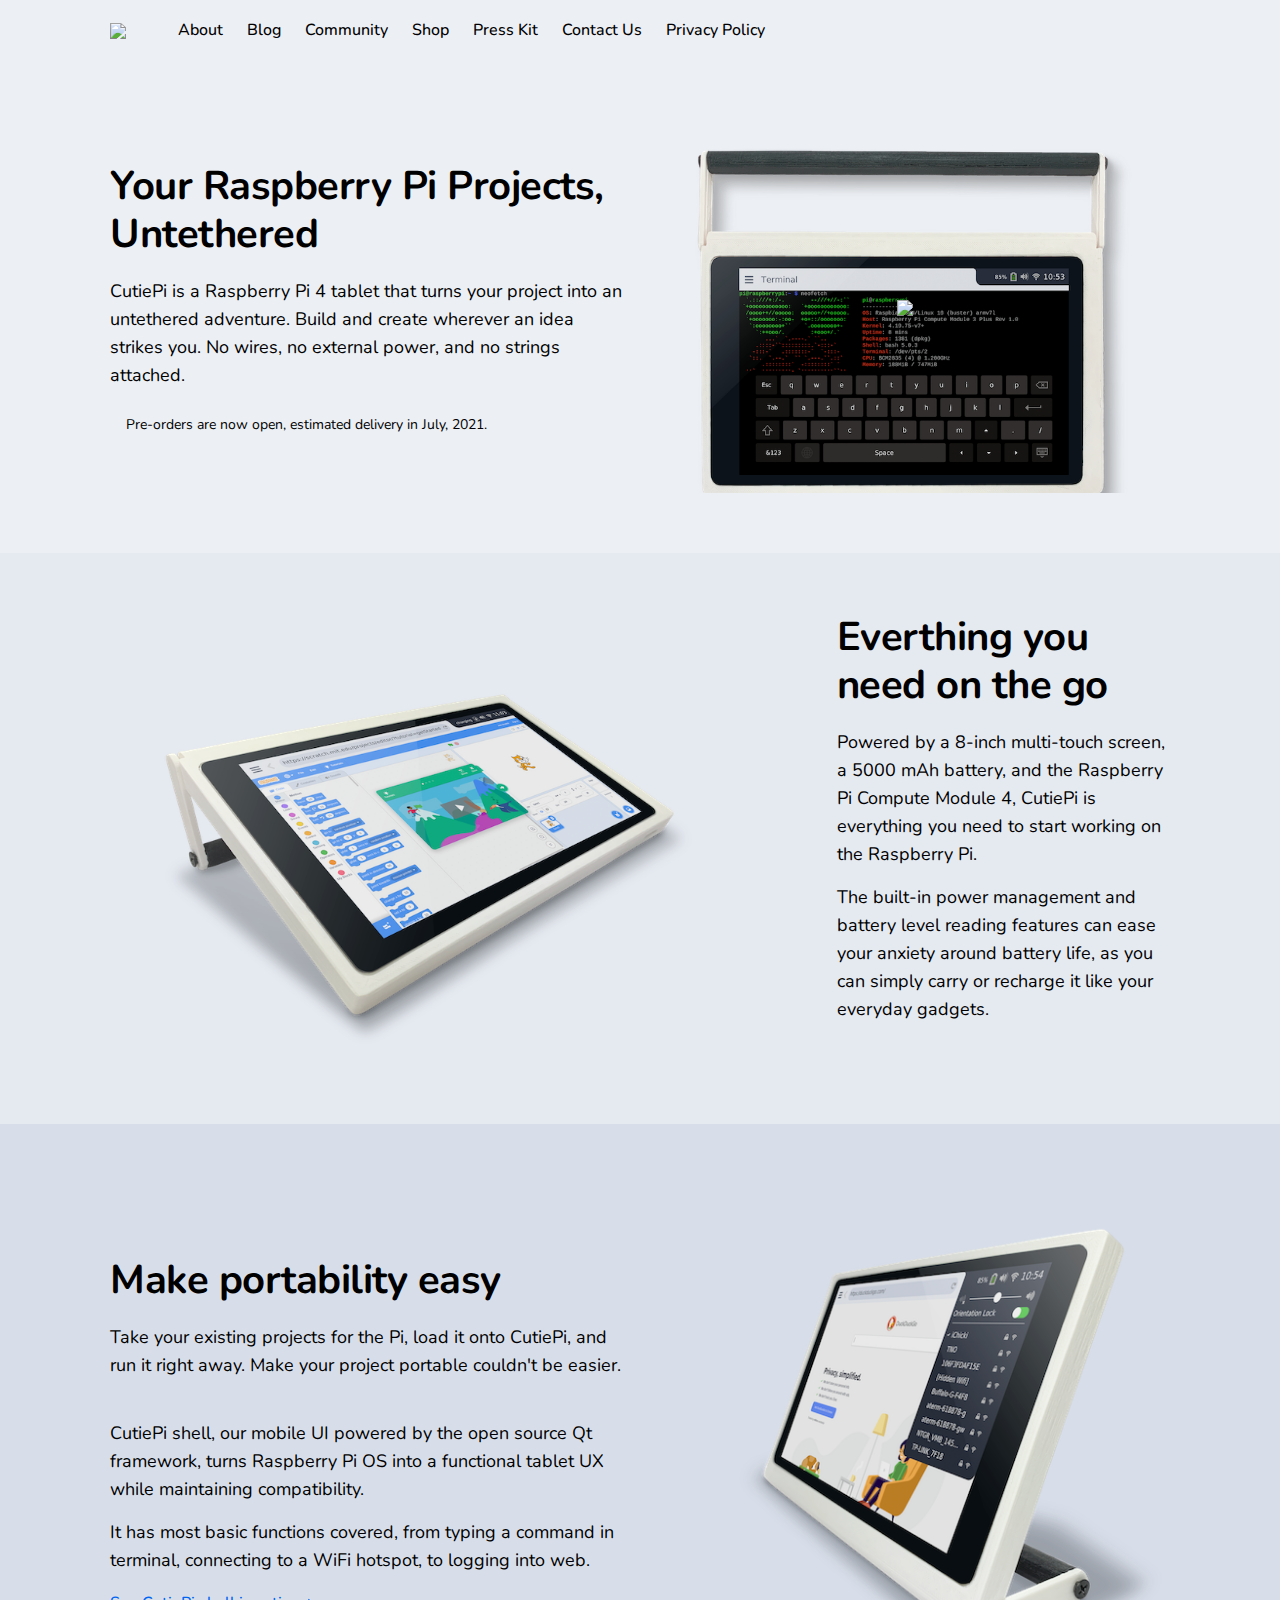
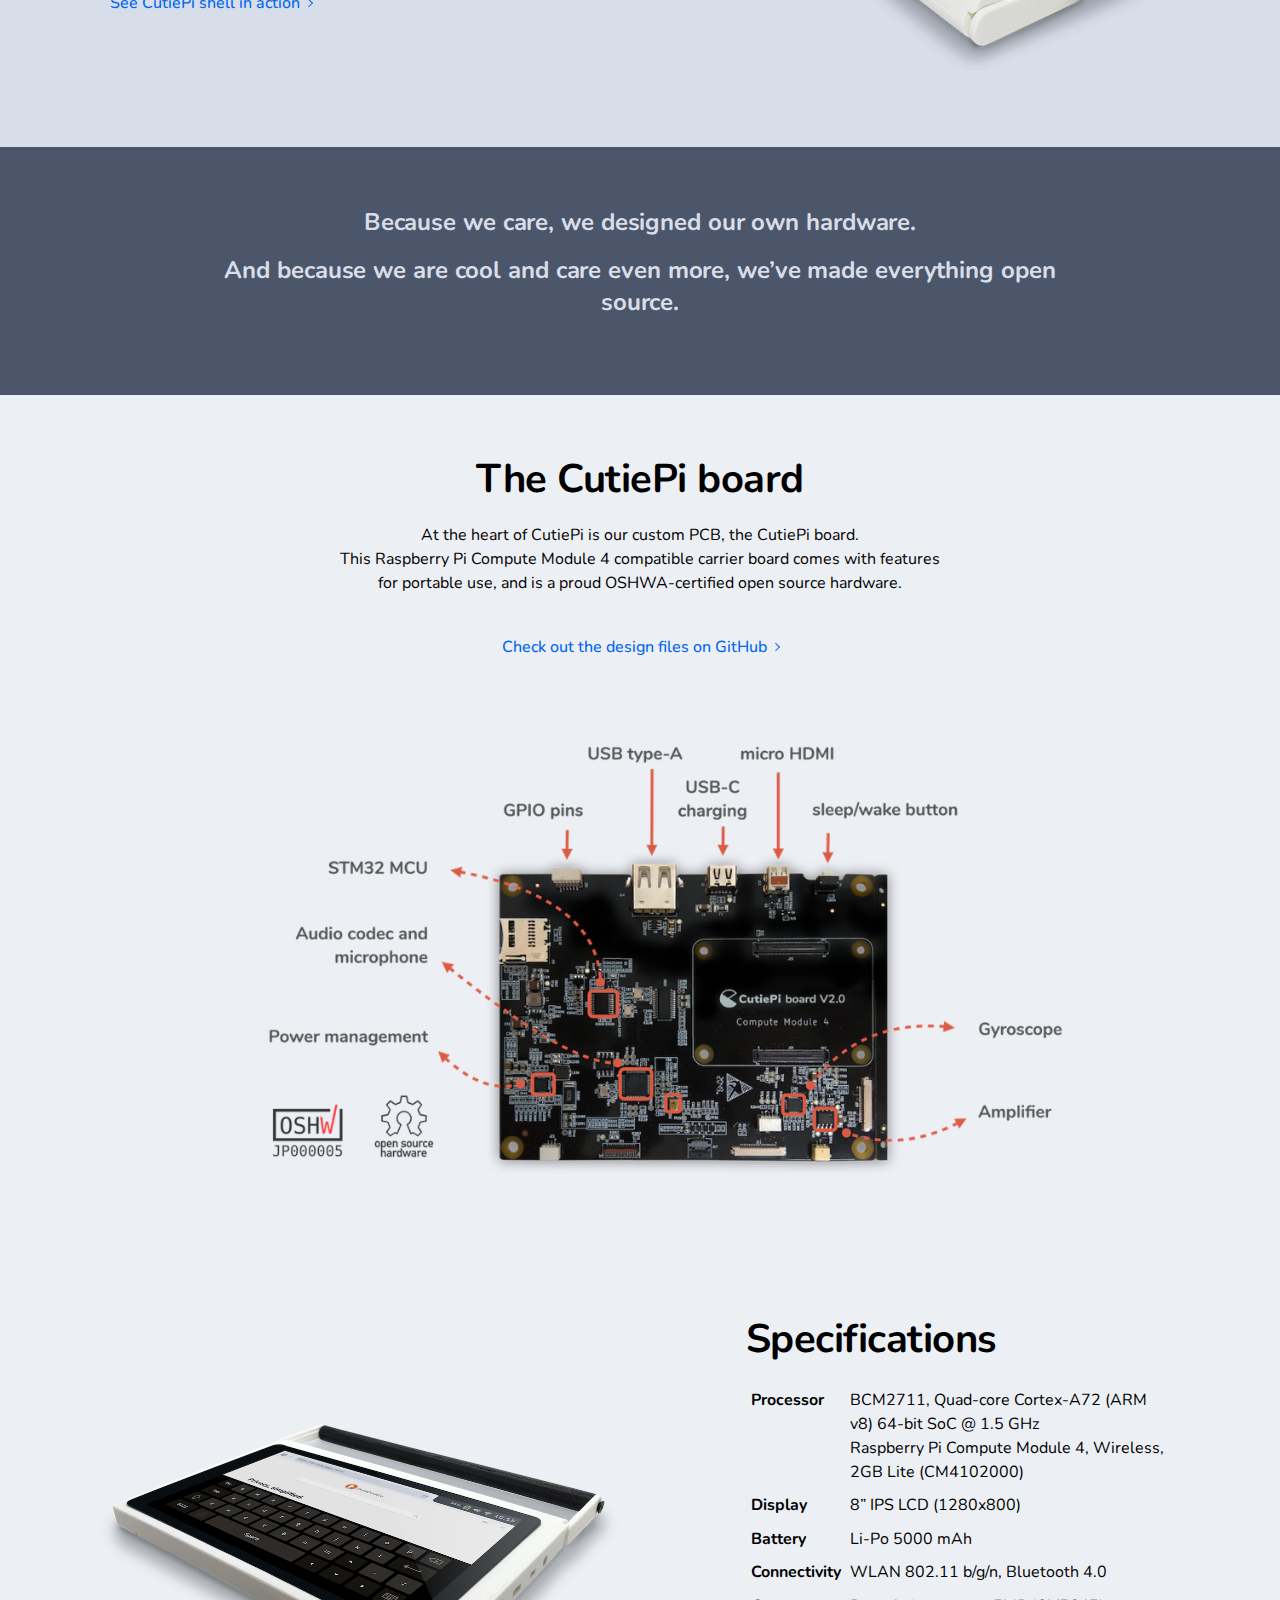
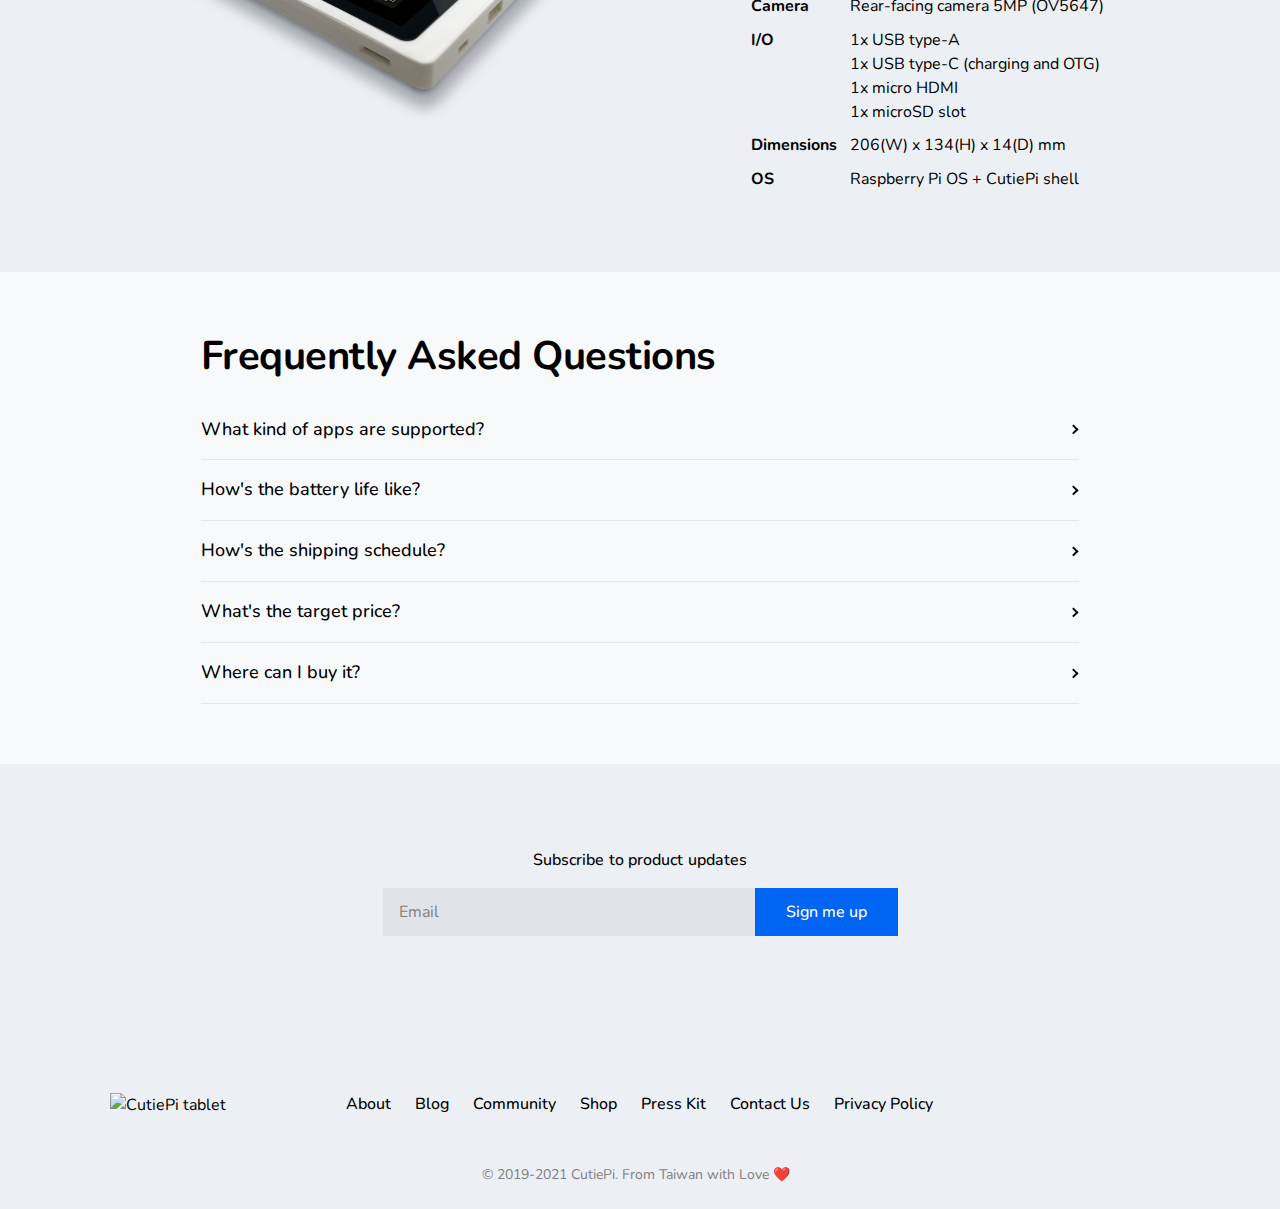
==== commit 28e99b34: "Update preorder link and product spec" ====
--- a/index.html
+++ b/index.html
@@ -60,6 +60,7 @@
         <div class="nav-item"><a class="nav-link text-dark" href="about.html">About</a></div>
         <div class="nav-item"><a class="nav-link text-dark" href="https://medium.com/cutiepi">Blog</a></div>
         <div class="nav-item"><a class="nav-link text-dark" href="https://t.me/cutiepi_io">Community</a></div>
+        <div class="nav-item"><a class="nav-link text-dark" href="https://shop.cutiepi.io/products/cutiepi-tablet">Shop</a></div>
         <div class="nav-item"><a class="nav-link text-dark" href="assets/CutiePi-MediaKit.zip">Press Kit</a></div>
         <div class="nav-item"><a class="nav-link text-dark" href="mailto:hello@cutiepi.io">Contact Us</a></div>
         <div class="nav-item"><a class="nav-link text-dark" href="privacy.html">Privacy Policy</a></div>
@@ -74,6 +75,7 @@
           <div class="nav-item"><a class="nav-link text-dark" href="about.html">About</a></div>
           <div class="nav-item"><a class="nav-link text-dark" href="https://medium.com/cutiepi">Blog</a></div>
           <div class="nav-item"><a class="nav-link text-dark" href="https://t.me/cutiepi_io">Community</a></div>
+          <div class="nav-item"><a class="nav-link text-dark" href="https://shop.cutiepi.io/products/cutiepi-tablet">Shop</a></div>
           <div class="nav-item"><a class="nav-link text-dark" href="assets/CutiePi-MediaKit.zip">Press Kit</a></div>
           <div class="nav-item"><a class="nav-link text-dark" href="mailto:hello@cutiepi.io">Contact Us</a></div>
           <div class="nav-item"><a class="nav-link text-dark" href="privacy.html">Privacy Policy</a></div>
@@ -117,29 +119,107 @@
 <div class="row justify-content-between align-items-center py-5">
   <div class="col-12 col-md-6 order-2 order-md-1">
     <h1 class="display-5">Your Raspberry Pi Projects, Untethered</h1>
-    <p class="large mb-4">CutiePi is an ultra portable Raspberry Pi creation kit, in a tablet form factor. 
-      Liberate your Pi project from the desk, and start creating wherever an idea strikes you.</p>
-
-<!--
-      <div class="row align-items-center">
-        <div class="col-12 col-md-5 mb-2 mb-md-0"><a class="btn btn-block btn-lg btn-primary" href="https://www.kickstarter.com/projects/745629624/cutiepi-raspberry-pi-untethered">Pre-Order Now</a></div>
-        <div class="col-12 col-md-6 text-center text-md-left">
-          <div class="small ml-md-6">Crowdfunding Now On Kickstarter<br> Pre-Order Now & <strong>Save Up To $60</strong></div>
-        </div>
-      </div>
--->
-
-    <form action="https://cutiepi.us20.list-manage.com/subscribe/post?u=0ec01d22dc994adab8145ce58&amp;id=2ac7027416" method="post" id="mc-embedded-subscribe-form" name="mc-embedded-subscribe-form" target="_blank">
-      <div class="input-group mb-2"><input class="form-control form-control-lg" name="EMAIL" id="mce-EMAIL" type="email" placeholder="Email" />
-        <div class="input-group-append"><button class="btn btn-lg btn-primary" type="submit">Sign me up!</button></div>
-      </div>
-      <div id="mce-responses" class="clear">
-        <div class="response" id="mce-error-response" style="display:none"></div>
-        <div class="response" id="mce-success-response" style="display:none"></div>
-      </div>
-      <div style="position: absolute; left: -5000px;" aria-hidden="true"><input type="text" name="b_0ec01d22dc994adab8145ce58_2ac7027416" tabindex="-1" value=""></div>
-      <p class="small ml-2">Next batch of pre-orders opening soon, sign up for notification.</p>
-    </form>
+    <p class="large mb-3">CutiePi is a Raspberry Pi 4 tablet that turns your project into an untethered adventure. 
+      Build and create wherever an idea strikes you. No wires, no external power, and no strings attached.</p>
+
+      <div id='product-component-1615729708795'></div>
+      <script type="text/javascript">
+      /*<![CDATA[*/
+      (function () {
+        var scriptURL = 'https://sdks.shopifycdn.com/buy-button/latest/buy-button-storefront.min.js';
+        if (window.ShopifyBuy) {
+          if (window.ShopifyBuy.UI) {
+            ShopifyBuyInit();
+          } else {
+            loadScript();
+          }
+        } else {
+          loadScript();
+        }
+        function loadScript() {
+          var script = document.createElement('script');
+          script.async = true;
+          script.src = scriptURL;
+          (document.getElementsByTagName('head')[0] || document.getElementsByTagName('body')[0]).appendChild(script);
+          script.onload = ShopifyBuyInit;
+        }
+        function ShopifyBuyInit() {
+          var client = ShopifyBuy.buildClient({
+            domain: 'cutiepi-io.myshopify.com',
+            storefrontAccessToken: 'bdf3d696c409900887156d6c4b718c7e',
+          });
+          ShopifyBuy.UI.onReady(client).then(function (ui) {
+            ui.createComponent('product', {
+              id: '6570696048800',
+              node: document.getElementById('product-component-1615729708795'),
+              moneyFormat: '%24%7B%7Bamount%7D%7D',
+              options: {
+        "product": {
+          "styles": {
+            "product": {
+              "@media (min-width: 601px)": {
+                "max-width": "calc(25% - 20px)",
+                "margin-left": "20px",
+                "margin-bottom": "50px"
+              }
+            }
+          },
+          "buttonDestination": "checkout",
+          "contents": {
+            "img": false,
+            "title": false,
+            "price": false
+          },
+          "text": {
+            "button": "Pre-order Now"
+          }
+        },
+        "productSet": {
+          "styles": {
+            "products": {
+              "@media (min-width: 601px)": {
+                "margin-left": "-20px"
+              }
+            }
+          }
+        },
+        "modalProduct": {
+          "contents": {
+            "img": false,
+            "imgWithCarousel": true,
+            "button": false,
+            "buttonWithQuantity": true
+          },
+          "styles": {
+            "product": {
+              "@media (min-width: 601px)": {
+                "max-width": "100%",
+                "margin-left": "40px",
+                "margin-bottom": "0px"
+              }
+            }
+          },
+          "text": {
+            "button": "Add to cart"
+          }
+        },
+        "option": {},
+        "cart": {
+          "text": {
+            "total": "Subtotal",
+            "button": "Checkout"
+          },
+          "popup": false
+        },
+        "toggle": {}
+      },
+            });
+          });
+        }
+      })();
+      /*]]>*/
+      </script>
+      <p class="small ml-2 mt-2">Pre-orders are now open, estimated delivery in July, 2021.</p>
 
   </div>
   <div class="col-12 col-md-6 order-1 order-md-2 pl-md-0 mb-0 mb-md-0">
@@ -175,20 +255,9 @@
   <div class="row justify-content-between align-items-center py-5">
     <div class="col-12 col-md-7 pl-md-0 mb-4 mb-md-0"><img class="w-100" src="./assets/pictures/cutiepi-software.png" /></div>
     <div class="col-12 col-md-4">
-      <h1 class="display-5">The all-in-one creation kit</h1>
-
-      <div class="row">
-        <div class="col-6">
-          <h4>Play as You Go</h4>
-          <div class="small">The battery level reading and power management features allow you to carry or recharge it like your everyday gadgets.</div>
-        </div>
-
-        <div class="col-6">
-          <h4>Untangle the Wires</h4>
-          <div class="small">With the touchscreen and battery built in, there's no longer a need to connect a keyboard, monitor or power supply to set up your Pi.</div>
-        </div>
-      </div>
-
+      <h1 class="display-5">Everthing you need on the go</h1>
+      <p class="large mb-2">Powered by a 8-inch multi-touch screen, a 5000 mAh battery, and the Raspberry Pi Compute Module 4, CutiePi is everything you need to start working on the Raspberry Pi. </p>
+      <p class="large mb-4">The built-in power management and battery level reading features can ease your anxiety around battery life, as you can simply carry or recharge it like your everyday gadgets.</p>
     </div>
   </div>
 
@@ -202,8 +271,9 @@
     <div class="row justify-content-between align-items-center py-5">
       <div class="col-12 col-md-6 order-2 order-md-1">
         <h1 class="display-5">Make portability easy</h1>
-        <p class="large mb-4">Take your existing projects for Pi, load it onto CutiePi, and run it right away. Make your project portable couldn't be easier.</p>
-        <p class="large mb-4">CutiePi shell, our open source mobile UI, turns Raspberry Pi OS into a functional tablet UX while maintaining compatibility. It provides everything you need on the go: from typing a command in terminal, connecting to a WiFi hotspot, to logging into webpages.</p>
+        <p class="large mb-4">Take your existing projects for the Pi, load it onto CutiePi, and run it right away. Make your project portable couldn't be easier.</p>
+        <p class="large mb-2">CutiePi shell, our mobile UI powered by the open source Qt framework, turns Raspberry Pi OS into a functional tablet UX while maintaining compatibility. </p>
+        <p class="large mb-2">It has most basic functions covered, from typing a command in terminal, connecting to a WiFi hotspot, to logging into web.</p>
 
         <a class="action-link" href="https://www.youtube.com/watch?v=ivkR3tvci1Q"><span>See CutiePi shell in action</span></a>
      </div>
@@ -219,7 +289,7 @@
     <div class="row justify-content-center text-center py-5">
       <div class="col-12 col-md-8 col-lg-10">
         <h2>Because we care, we designed our own hardware.</h2>
-        <h2>And because we are cool and care even more, we’ve made everything open.</h2>
+        <h2>And because we are cool and care even more, we’ve made everything open source.</h2>
       </div>
     </div>
   </div>
@@ -249,19 +319,16 @@
 
         <table class="table table-borderless table-sm">
           <tbody>
-            <tr><th scope="row">Processor</th><td>Raspberry Pi Compute Module 4, Wireless, 2GB Lite (CM4102000)</td></tr>
+            <tr><th scope="row">Processor</th><td>BCM2711, Quad-core Cortex-A72 (ARM v8) 64-bit SoC @ 1.5 GHz<br>Raspberry Pi Compute Module 4, Wireless, 2GB Lite (CM4102000)</td></tr>
             <tr><th scope="row">Display</th><td>8” IPS LCD (1280x800)</td></tr>
             <tr><th scope="row">Battery</th><td>Li-Po 5000 mAh</td></tr>
             <tr><th scope="row">Connectivity</th><td>WLAN 802.11 b/g/n, Bluetooth 4.0</td></tr>
-            <tr><th scope="row">Camera</th><td>5MP (OV5647)</td></tr>
-            <tr><th scope="row">I/O</th><td>6x GPIO pins<br> 1x USB type-A<br> 1x USB type-C charging<br>1x micro HDMI<br>1x microSD slot</td></tr>
-            <tr><th scope="row">Dimensions</th><td>213(W) x 134(H) x 12(D) mm</td></tr>
+            <tr><th scope="row">Camera</th><td>Rear-facing camera 5MP (OV5647)</td></tr>
+            <tr><th scope="row">I/O</th><td>1x USB type-A<br> 1x USB type-C (charging and OTG)<br>1x micro HDMI<br>1x microSD slot</td></tr>
+            <tr><th scope="row">Dimensions</th><td>206(W) x 134(H) x 14(D) mm</td></tr>
             <tr><th scope="row">OS</th><td>Raspberry Pi OS + CutiePi shell</td></tr>
           </tbody>
         </table>
-
-        <p style="color: #4C566A;">Details are subject to change.</p>
-
       </div>
   </div>
 </div>
@@ -289,11 +356,11 @@
           </div>
         </div>
         <div class="border-bottom py-2">
-          <h3 class="mb-0"><a id="headingTwo" class="text-dark caret-right" href="#" role="button" data-toggle="collapse" data-target="#collapseThree" aria-expanded="false" aria-controls="collapseThree" >How's the development progress?</a></h3>
+          <h3 class="mb-0"><a id="headingTwo" class="text-dark caret-right" href="#" role="button" data-toggle="collapse" data-target="#collapseThree" aria-expanded="false" aria-controls="collapseThree" >How's the shipping schedule?</a></h3>
         </div>
         <div id="collapseThree" class="collapse" aria-labelledby="headingThree" data-parent="#accordion">
             <div class="card-body" >
-              We have finished most of hardware enablements and driver verifications for DVT (CutiePi board V1.2), as well as enclosure design. 
+              We've started mass production of CutiePi. We'll fulfill the backer pledges from Kickstarter first, then gradually move on to the second batch of pre-orders.
             </div>
           </div>
         <div class="border-bottom py-2">
@@ -301,15 +368,15 @@
         </div>
         <div id="collapseFour" class="collapse" aria-labelledby="headingFour" data-parent="#accordion">
             <div class="card-body" >
-              It's starting from $169, with a suggested retail price $229. 
+              Second batch pre-orders are starting from $199, with a suggested retail price $229. 
             </div>
           </div>
         <div class="border-bottom py-2">
-          <h3 class="mb-0"><a id="headingSix" class="text-dark caret-right" href="#" role="button" data-toggle="collapse" data-target="#collapseSix" aria-expanded="false" aria-controls="collapseFive" >Any release date?</a></h3>
+          <h3 class="mb-0"><a id="headingSix" class="text-dark caret-right" href="#" role="button" data-toggle="collapse" data-target="#collapseSix" aria-expanded="false" aria-controls="collapseFive" >Where can I buy it?</a></h3>
         </div>
         <div id="collapseSix" class="collapse" aria-labelledby="headingSix" data-parent="#accordion">
             <div class="card-body" >
-              We are live now on <a href="https://www.kickstarter.com/projects/745629624/cutiepi-raspberry-pi-untethered">Kickstarter</a>.
+              You can buy it now on <a href="http://shop.cutiepi.io/">Shopify</a>.
             </div>
           </div>
       </div>
@@ -352,6 +419,7 @@
           <div class="nav-item"><a class="nav-link text-dark" href="about.html">About</a></div>
           <div class="nav-item"><a class="nav-link text-dark" href="https://medium.com/cutiepi">Blog</a></div>
           <div class="nav-item"><a class="nav-link text-dark" href="https://t.me/cutiepi_io">Community</a></div>
+          <div class="nav-item"><a class="nav-link text-dark" href="https://shop.cutiepi.io/products/cutiepi-tablet">Shop</a></div>
           <div class="nav-item"><a class="nav-link text-dark" href="assets/CutiePi-MediaKit.zip">Press Kit</a></div>
           <div class="nav-item"><a class="nav-link text-dark" href="mailto:hello@cutiepi.io">Contact Us</a></div>   
           <div class="nav-item"><a class="nav-link text-dark" href="privacy.html">Privacy Policy</a></div> 
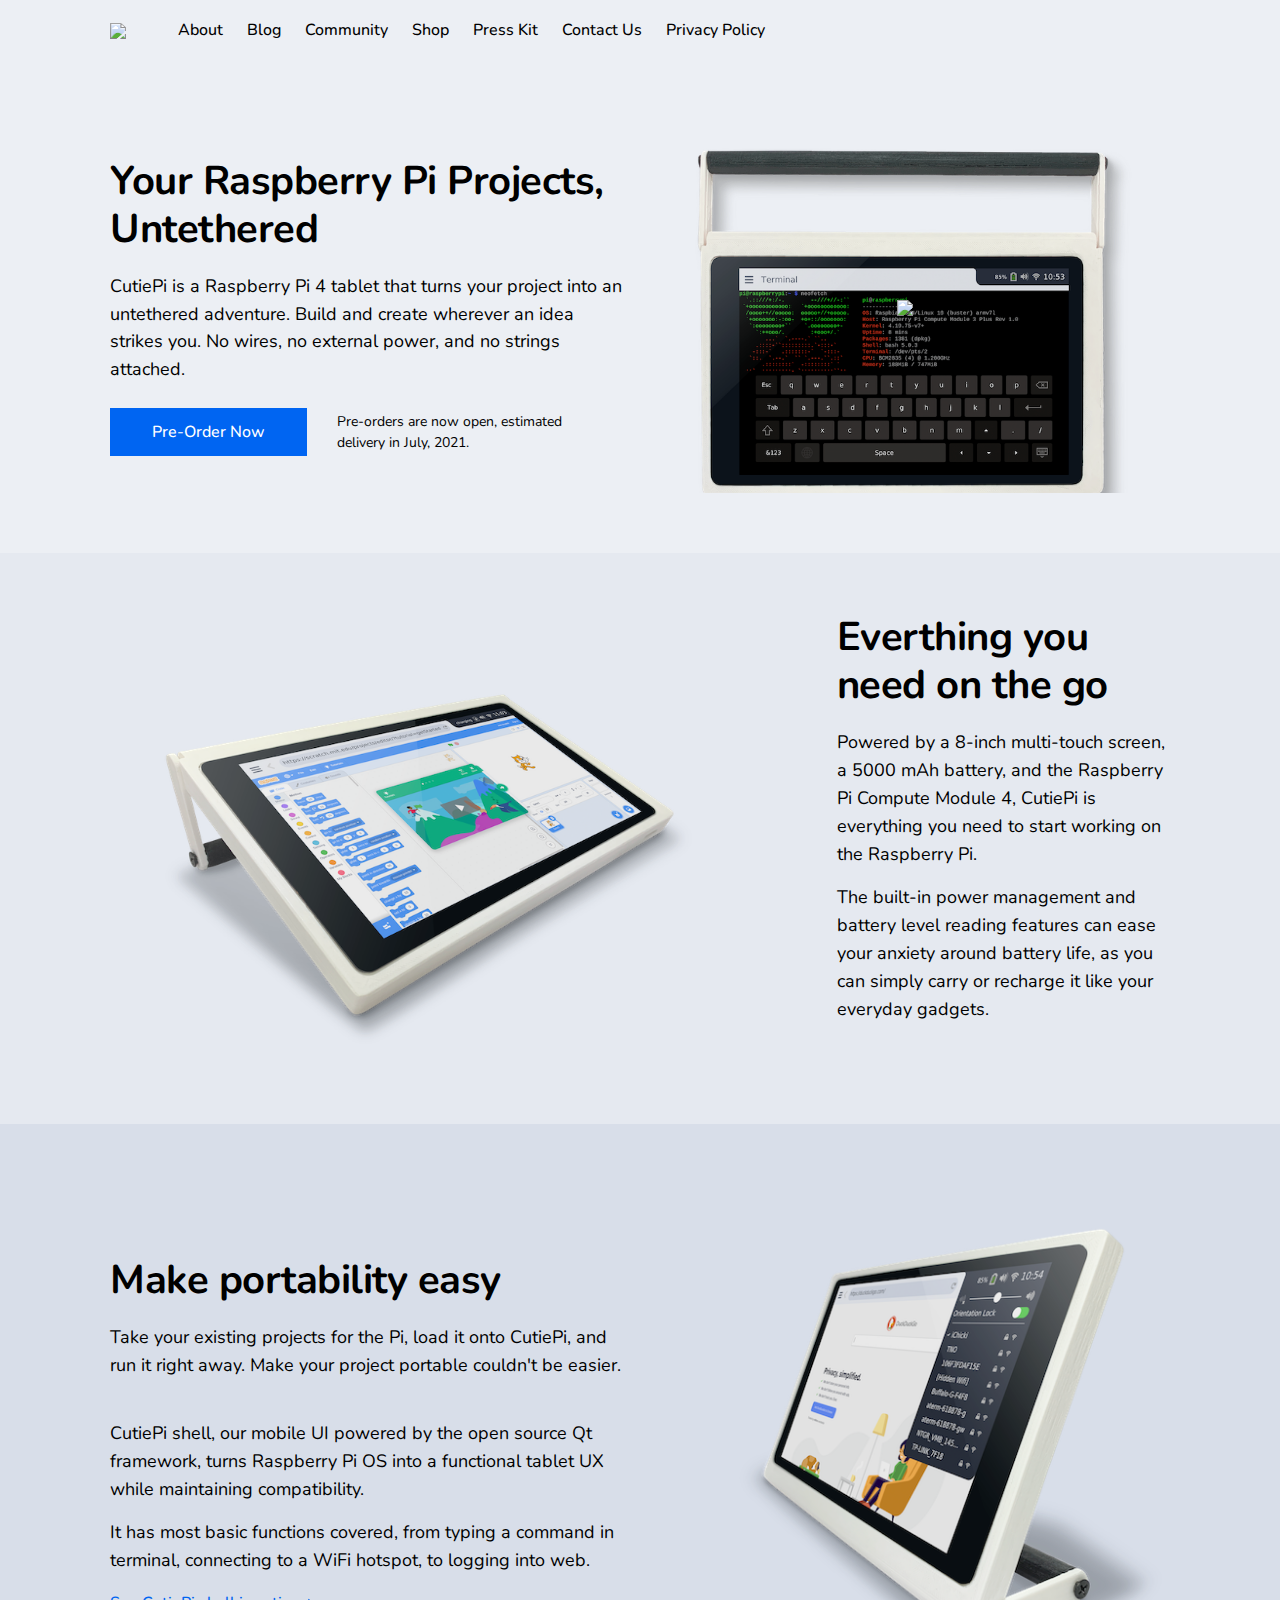
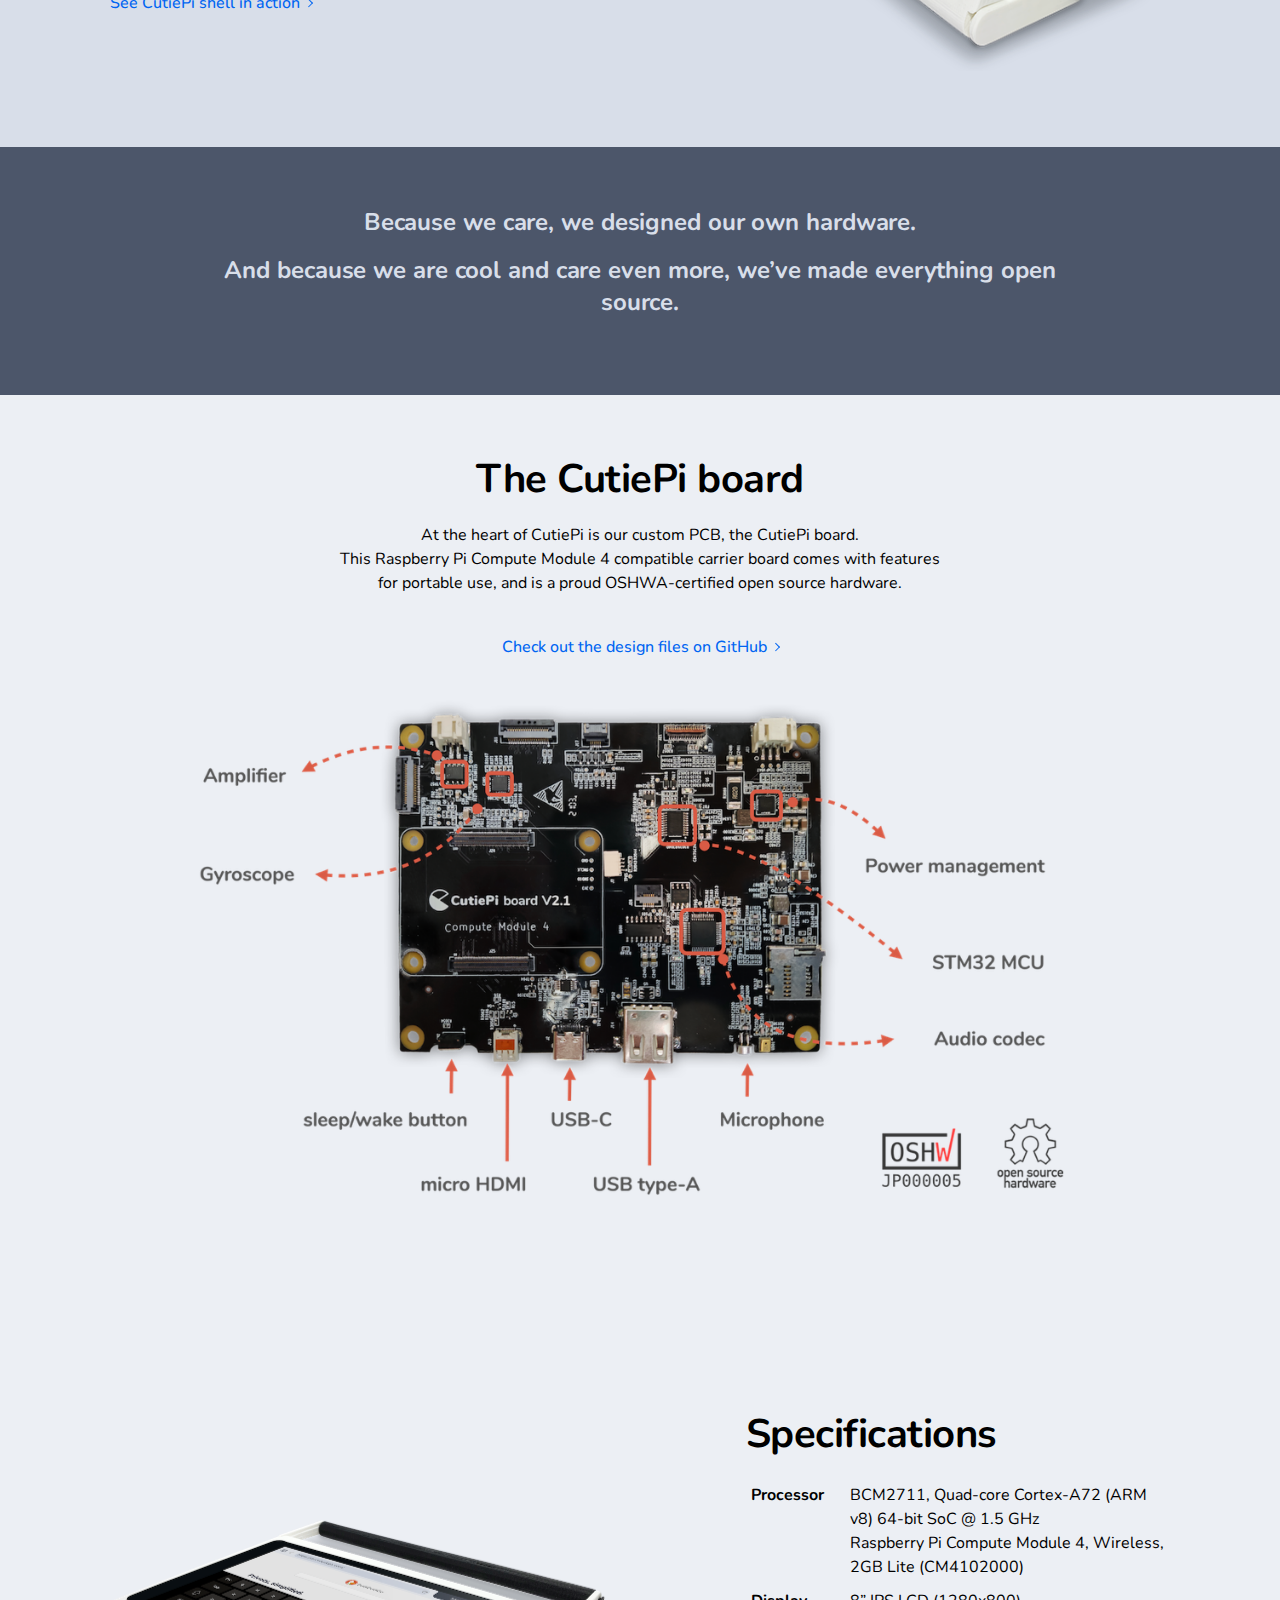
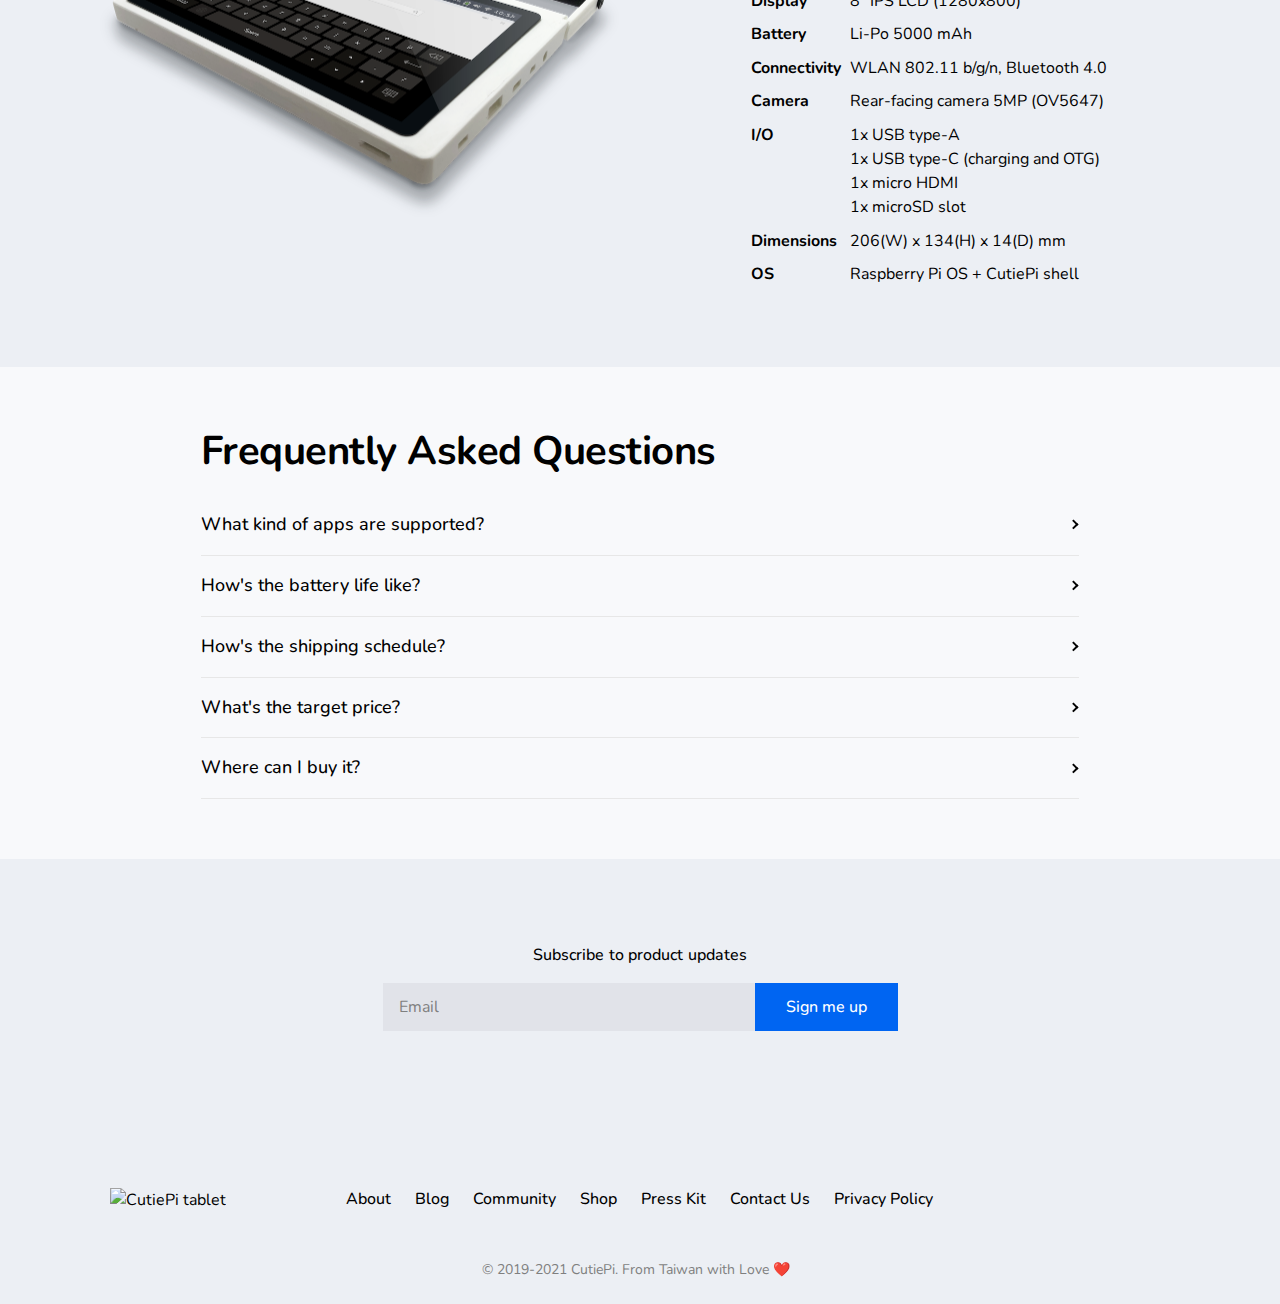
==== commit 0e33bdf9: "Update index.html" ====
--- a/index.html
+++ b/index.html
@@ -122,104 +122,14 @@
     <p class="large mb-3">CutiePi is a Raspberry Pi 4 tablet that turns your project into an untethered adventure. 
       Build and create wherever an idea strikes you. No wires, no external power, and no strings attached.</p>
 
-      <div id='product-component-1615729708795'></div>
-      <script type="text/javascript">
-      /*<![CDATA[*/
-      (function () {
-        var scriptURL = 'https://sdks.shopifycdn.com/buy-button/latest/buy-button-storefront.min.js';
-        if (window.ShopifyBuy) {
-          if (window.ShopifyBuy.UI) {
-            ShopifyBuyInit();
-          } else {
-            loadScript();
-          }
-        } else {
-          loadScript();
-        }
-        function loadScript() {
-          var script = document.createElement('script');
-          script.async = true;
-          script.src = scriptURL;
-          (document.getElementsByTagName('head')[0] || document.getElementsByTagName('body')[0]).appendChild(script);
-          script.onload = ShopifyBuyInit;
-        }
-        function ShopifyBuyInit() {
-          var client = ShopifyBuy.buildClient({
-            domain: 'cutiepi-io.myshopify.com',
-            storefrontAccessToken: 'bdf3d696c409900887156d6c4b718c7e',
-          });
-          ShopifyBuy.UI.onReady(client).then(function (ui) {
-            ui.createComponent('product', {
-              id: '6570696048800',
-              node: document.getElementById('product-component-1615729708795'),
-              moneyFormat: '%24%7B%7Bamount%7D%7D',
-              options: {
-        "product": {
-          "styles": {
-            "product": {
-              "@media (min-width: 601px)": {
-                "max-width": "calc(25% - 20px)",
-                "margin-left": "20px",
-                "margin-bottom": "50px"
-              }
-            }
-          },
-          "buttonDestination": "checkout",
-          "contents": {
-            "img": false,
-            "title": false,
-            "price": false
-          },
-          "text": {
-            "button": "Pre-order Now"
-          }
-        },
-        "productSet": {
-          "styles": {
-            "products": {
-              "@media (min-width: 601px)": {
-                "margin-left": "-20px"
-              }
-            }
-          }
-        },
-        "modalProduct": {
-          "contents": {
-            "img": false,
-            "imgWithCarousel": true,
-            "button": false,
-            "buttonWithQuantity": true
-          },
-          "styles": {
-            "product": {
-              "@media (min-width: 601px)": {
-                "max-width": "100%",
-                "margin-left": "40px",
-                "margin-bottom": "0px"
-              }
-            }
-          },
-          "text": {
-            "button": "Add to cart"
-          }
-        },
-        "option": {},
-        "cart": {
-          "text": {
-            "total": "Subtotal",
-            "button": "Checkout"
-          },
-          "popup": false
-        },
-        "toggle": {}
-      },
-            });
-          });
-        }
-      })();
-      /*]]>*/
-      </script>
-      <p class="small ml-2 mt-2">Pre-orders are now open, estimated delivery in July, 2021.</p>
+      <div class="row align-items-center">
+        <div class="col-12 col-md-5 mb-2 mb-md-0"><a class="btn btn-block btn-lg btn-primary" href="https://shop.cutiepi.io/products/cutiepi-tablet">Pre-Order Now</a></div>
+        <div class="col-12 col-md-6 text-center text-md-left">
+          <div class="small ml-md-6">Pre-orders are now open, estimated delivery in July, 2021.</div>
+        </div>
+      </div>
+
+
 
   </div>
   <div class="col-12 col-md-6 order-1 order-md-2 pl-md-0 mb-0 mb-md-0">
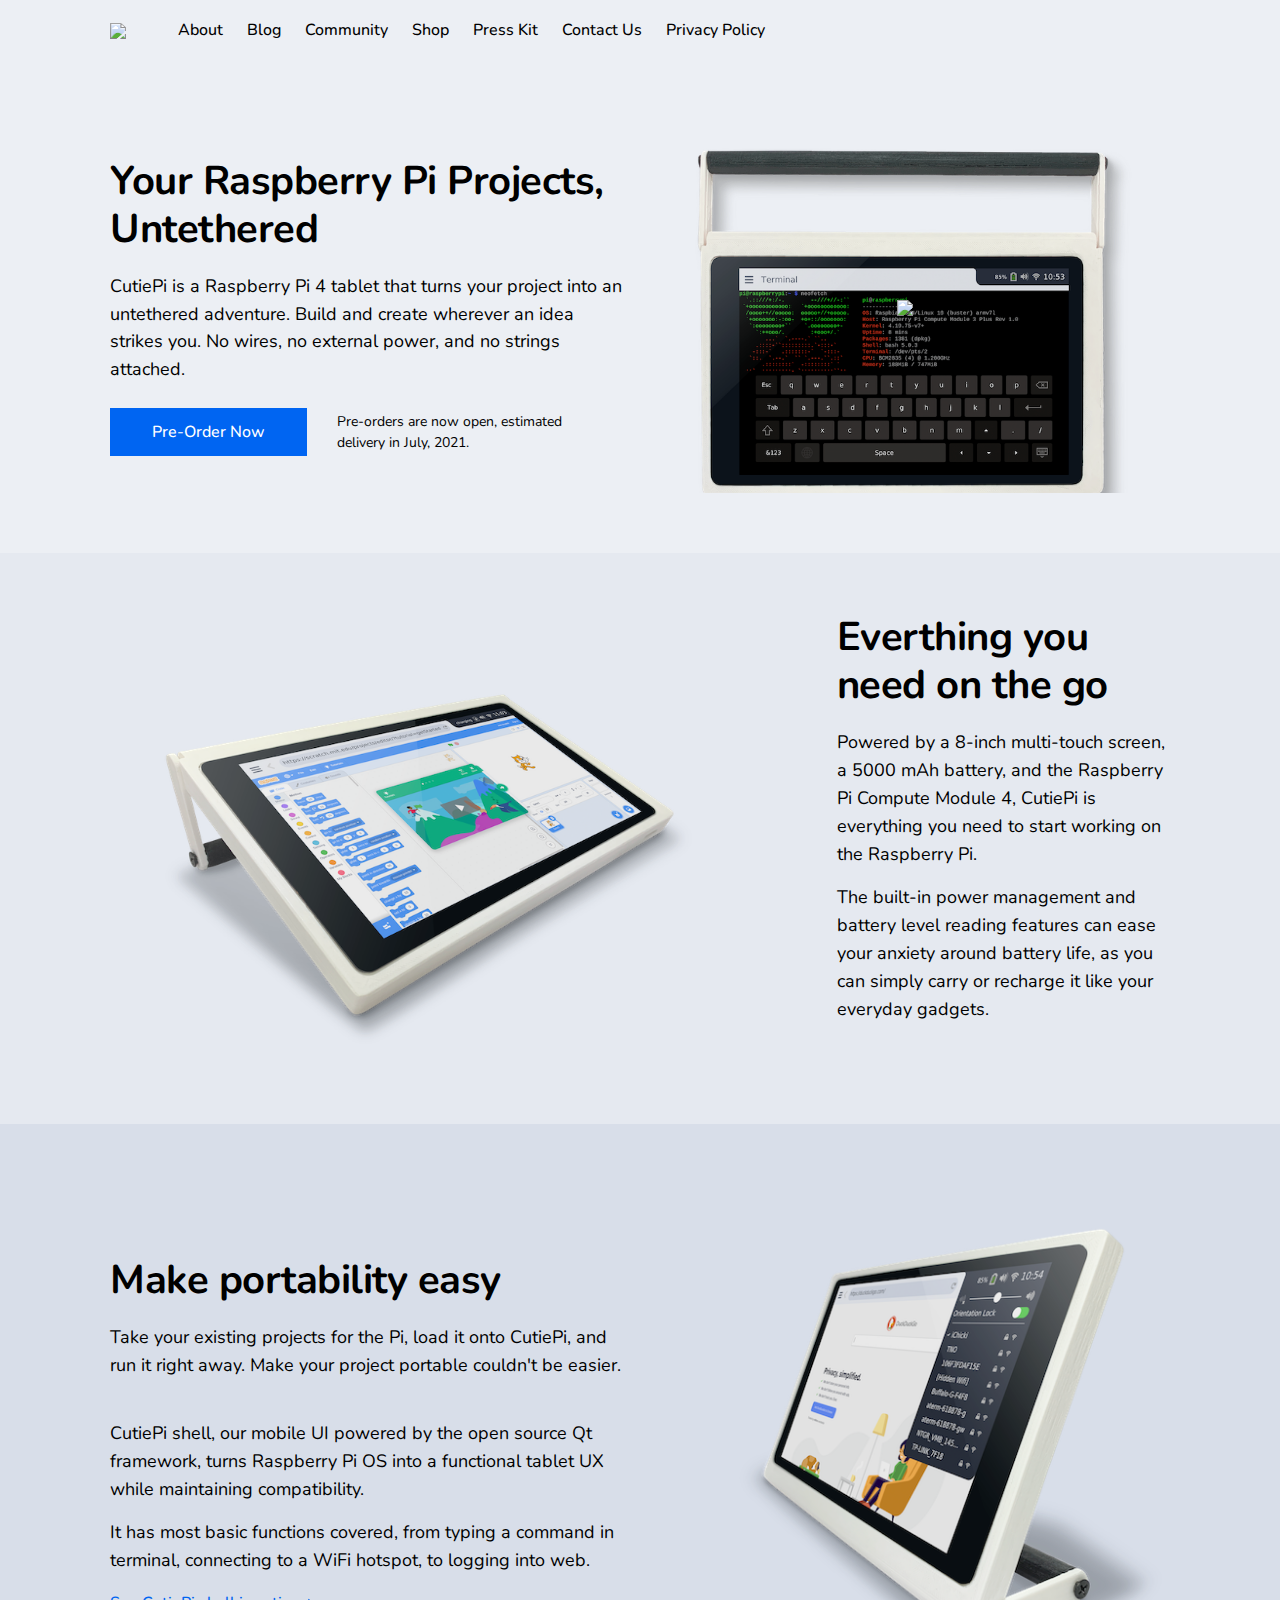
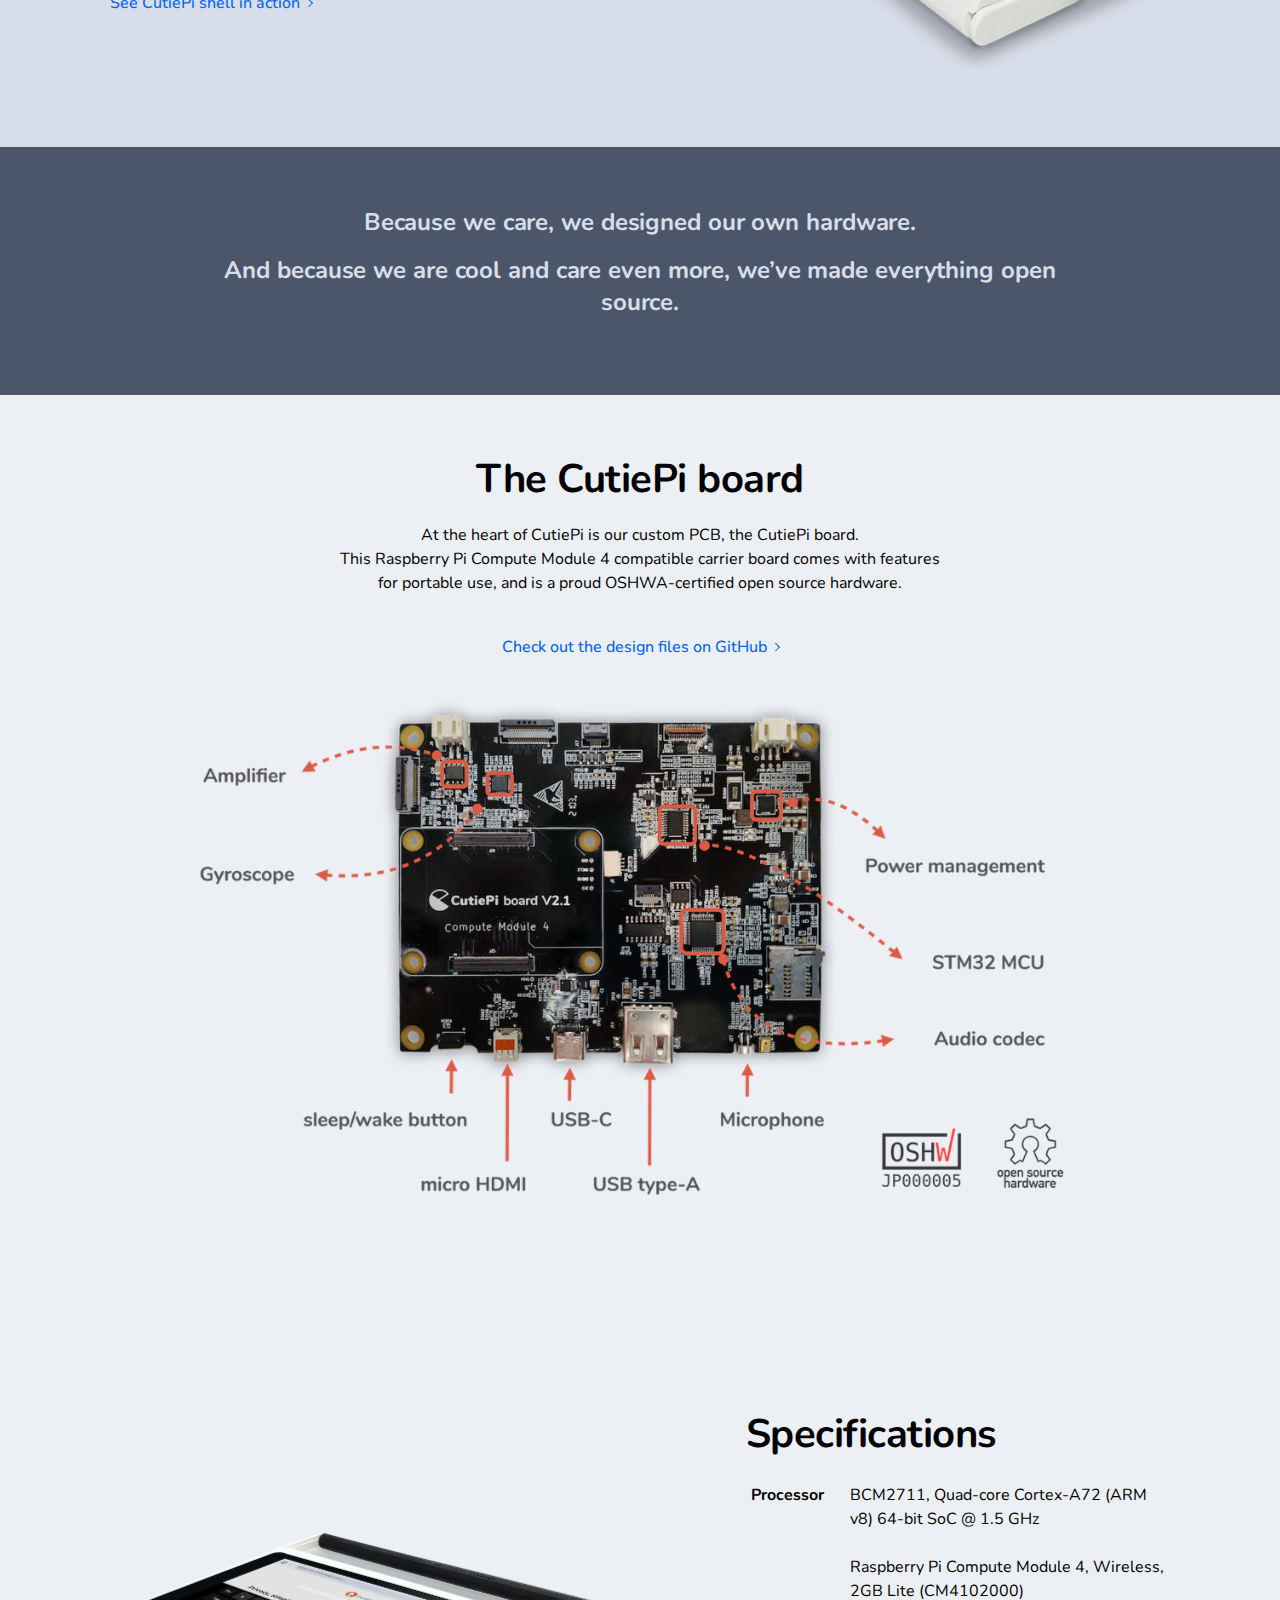
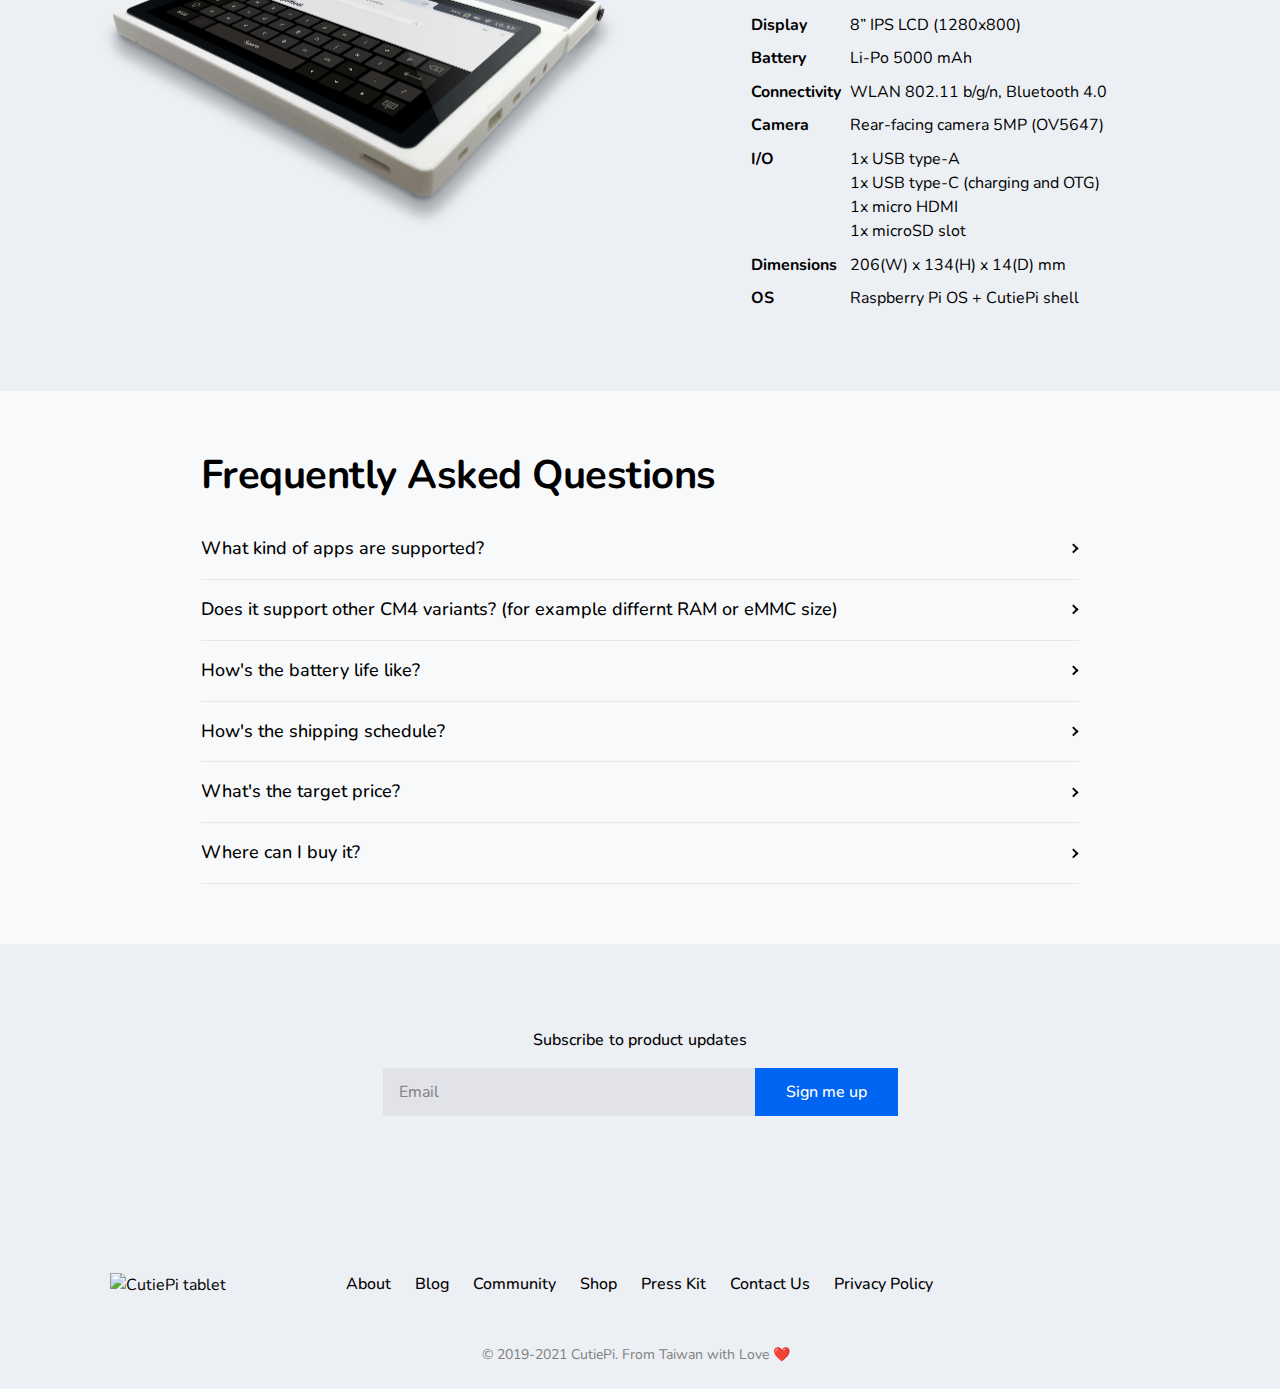
==== commit 3ce8e7a7: "Update FAQ" ====
--- a/index.html
+++ b/index.html
@@ -229,7 +229,7 @@
 
         <table class="table table-borderless table-sm">
           <tbody>
-            <tr><th scope="row">Processor</th><td>BCM2711, Quad-core Cortex-A72 (ARM v8) 64-bit SoC @ 1.5 GHz<br>Raspberry Pi Compute Module 4, Wireless, 2GB Lite (CM4102000)</td></tr>
+            <tr><th scope="row">Processor</th><td>BCM2711, Quad-core Cortex-A72 (ARM v8) 64-bit SoC @ 1.5 GHz<br><br>Raspberry Pi Compute Module 4, Wireless, 2GB Lite (CM4102000)</td></tr>
             <tr><th scope="row">Display</th><td>8” IPS LCD (1280x800)</td></tr>
             <tr><th scope="row">Battery</th><td>Li-Po 5000 mAh</td></tr>
             <tr><th scope="row">Connectivity</th><td>WLAN 802.11 b/g/n, Bluetooth 4.0</td></tr>
@@ -255,6 +255,14 @@
         <div id="collapseOne" class="collapse" aria-labelledby="headingOne" data-parent="#accordion">
           <div class="card-body" >
             Other than <a href="https://github.com/cutiepi-io/cutiepi-shell">built-in apps and UI</a> designed for the touch screen, we plan to support Raspberry Pi OS desktop and apps <a href="https://github.com/cutiepi-io/cutiepi-shell/tree/wayland">via XWayland</a>. 
+          </div>
+        </div>
+        <div class="border-bottom py-2">
+          <h3 class="mb-0"><a id="heading2" class="text-dark caret-right" href="#" role="button" data-toggle="collapse" data-target="#collapse2" aria-expanded="false" aria-controls="collapse2" >Does it support other CM4 variants? (for example differnt RAM or eMMC size)</a></h3>
+        </div>
+        <div id="collapse2" class="collapse" aria-labelledby="heading2" data-parent="#accordion">
+          <div class="card-body" >
+            Currently there's only one configuration of CutiePi tablet which is CM4 - 2GB RAM Lite (CM4102000), but the device is designed in a way that's easy to open up the back cover for users to upgrade if they have another CM4 module of choice. 
           </div>
         </div>
         <div class="border-bottom py-2">
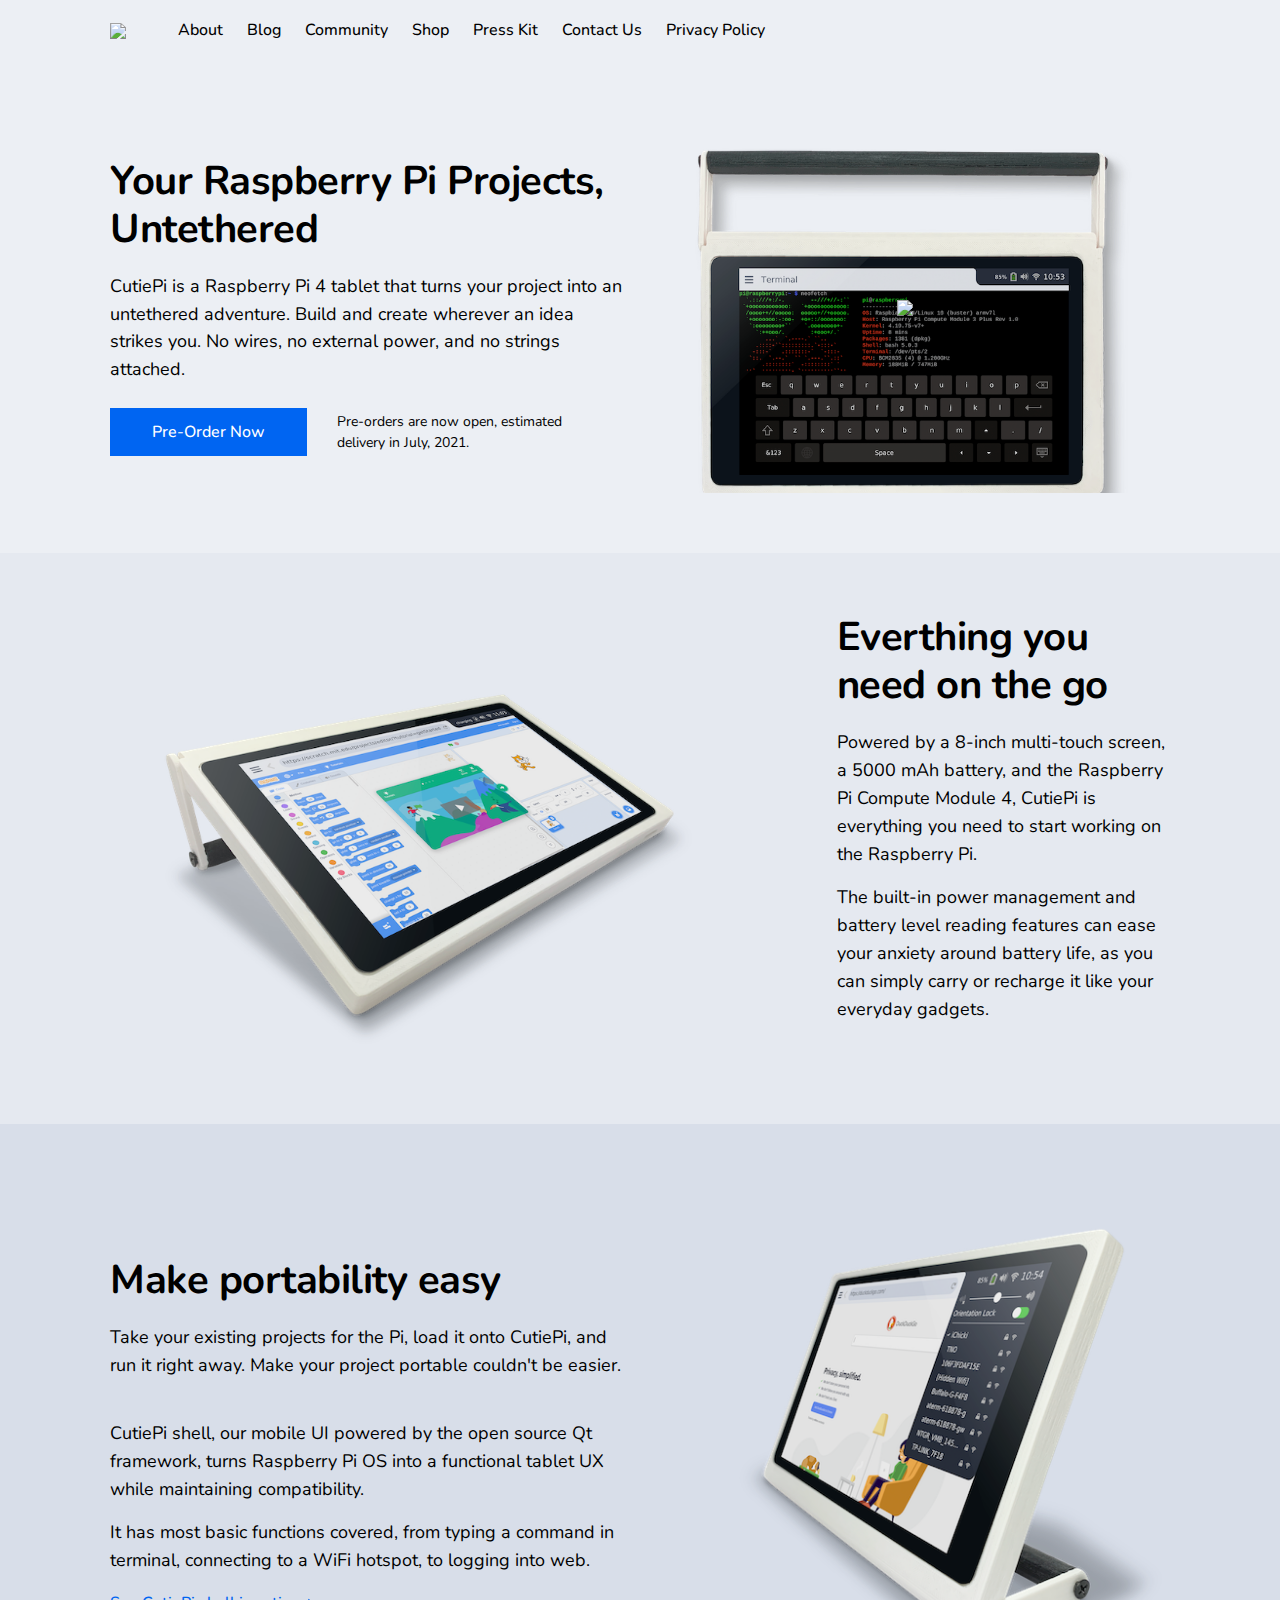
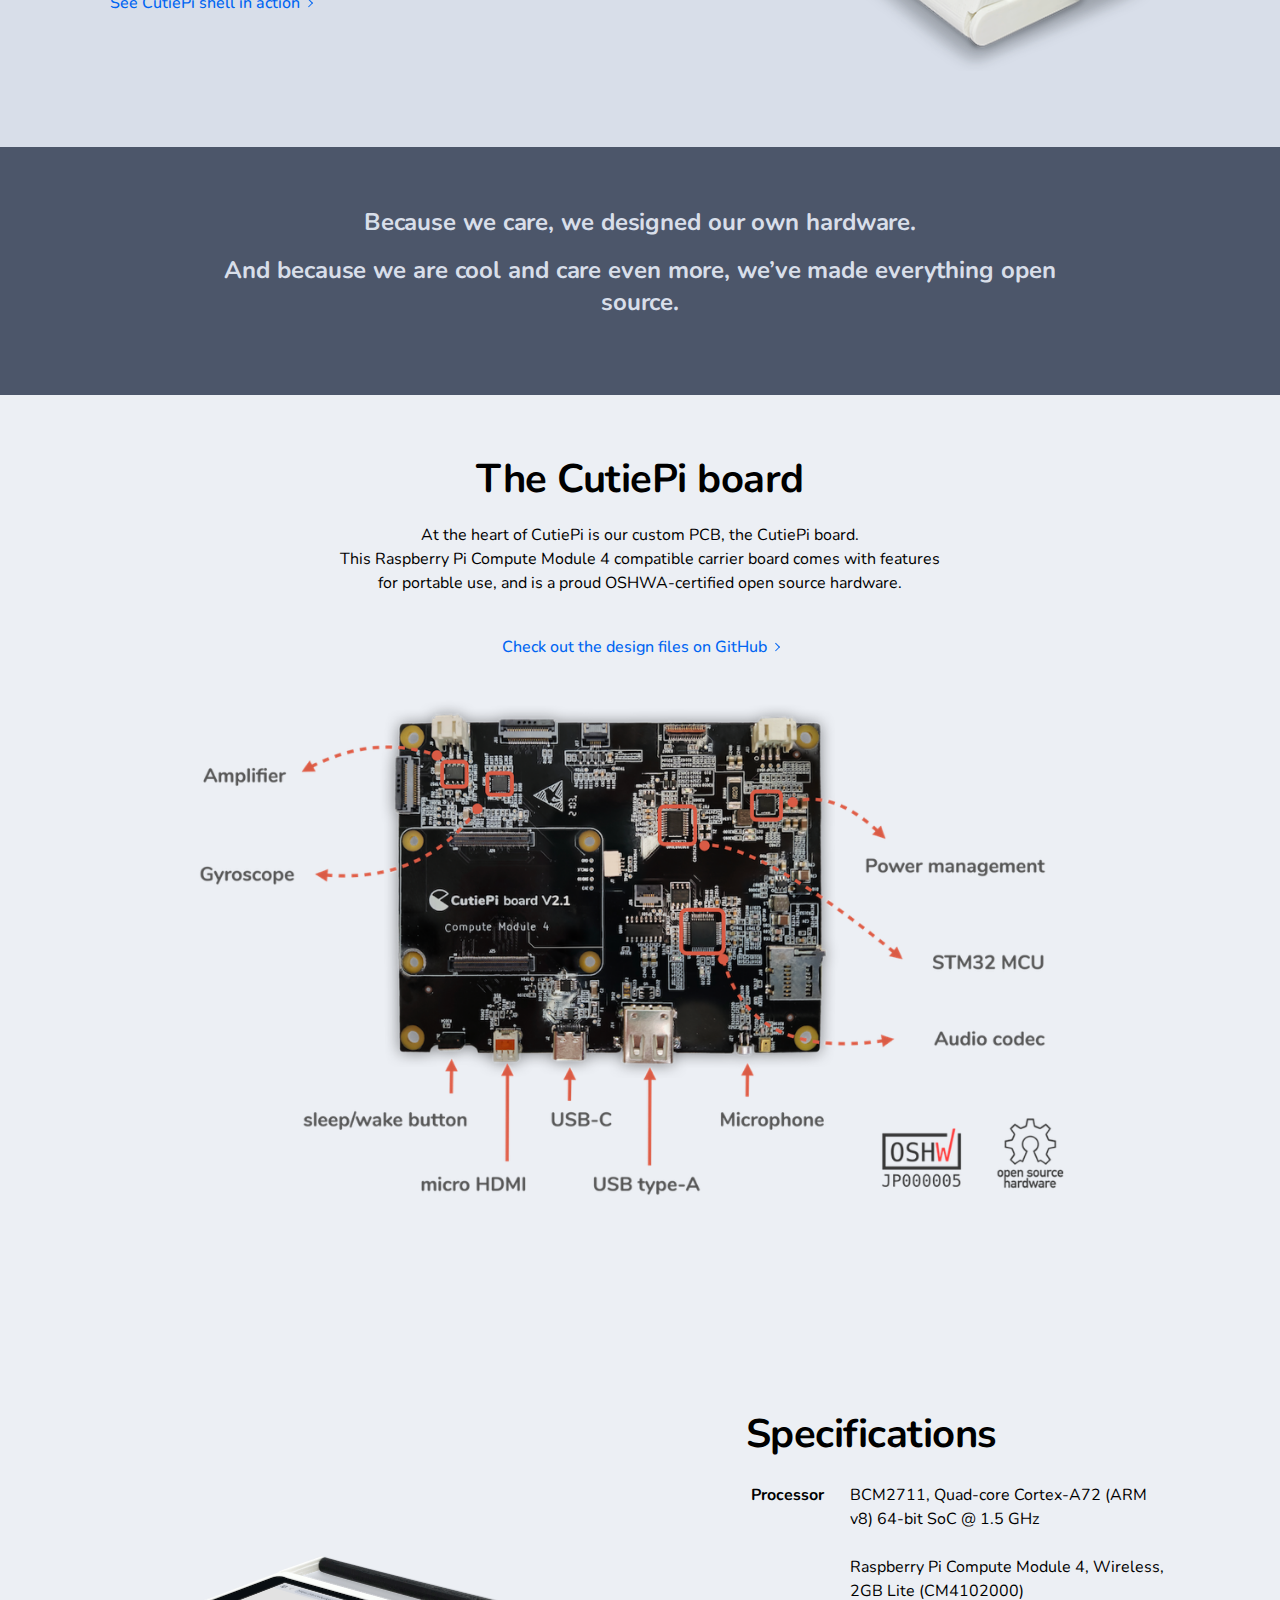
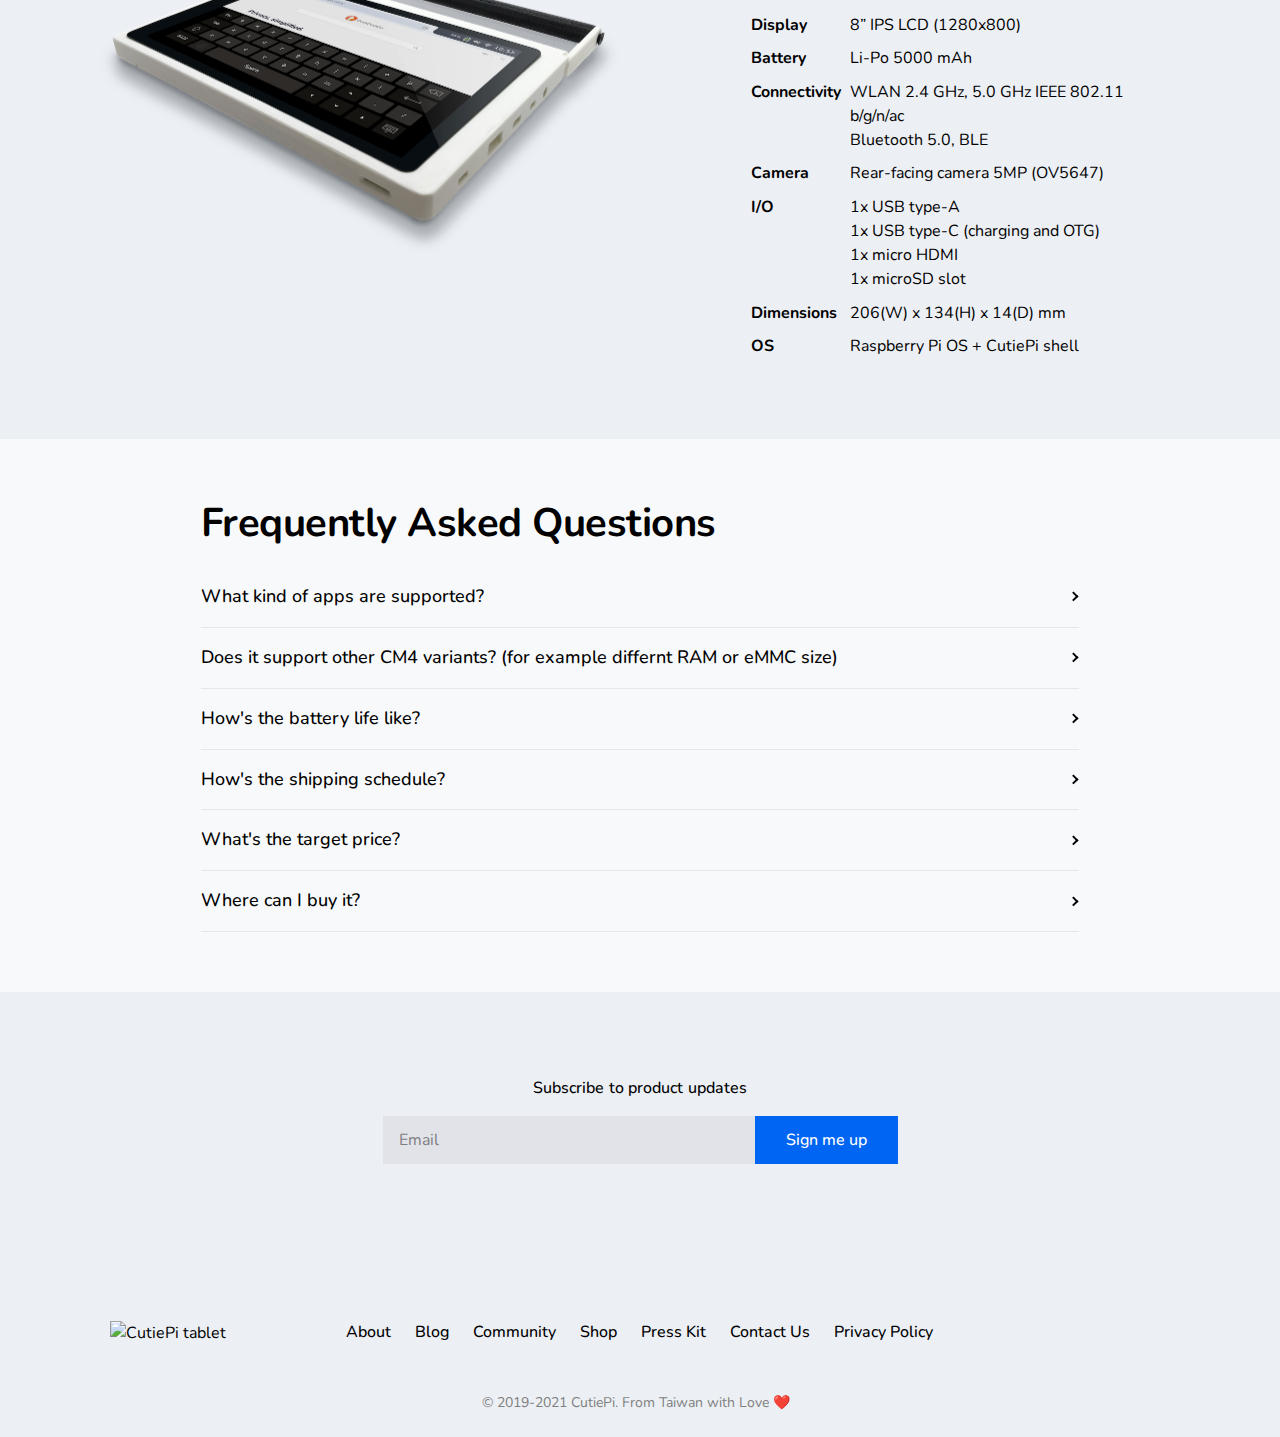
==== commit c6aab222: "Update CM4 connectivity" ====
--- a/index.html
+++ b/index.html
@@ -232,7 +232,7 @@
             <tr><th scope="row">Processor</th><td>BCM2711, Quad-core Cortex-A72 (ARM v8) 64-bit SoC @ 1.5 GHz<br><br>Raspberry Pi Compute Module 4, Wireless, 2GB Lite (CM4102000)</td></tr>
             <tr><th scope="row">Display</th><td>8” IPS LCD (1280x800)</td></tr>
             <tr><th scope="row">Battery</th><td>Li-Po 5000 mAh</td></tr>
-            <tr><th scope="row">Connectivity</th><td>WLAN 802.11 b/g/n, Bluetooth 4.0</td></tr>
+            <tr><th scope="row">Connectivity</th><td>WLAN 2.4 GHz, 5.0 GHz IEEE 802.11 b/g/n/ac<br>Bluetooth 5.0, BLE</td></tr>
             <tr><th scope="row">Camera</th><td>Rear-facing camera 5MP (OV5647)</td></tr>
             <tr><th scope="row">I/O</th><td>1x USB type-A<br> 1x USB type-C (charging and OTG)<br>1x micro HDMI<br>1x microSD slot</td></tr>
             <tr><th scope="row">Dimensions</th><td>206(W) x 134(H) x 14(D) mm</td></tr>
